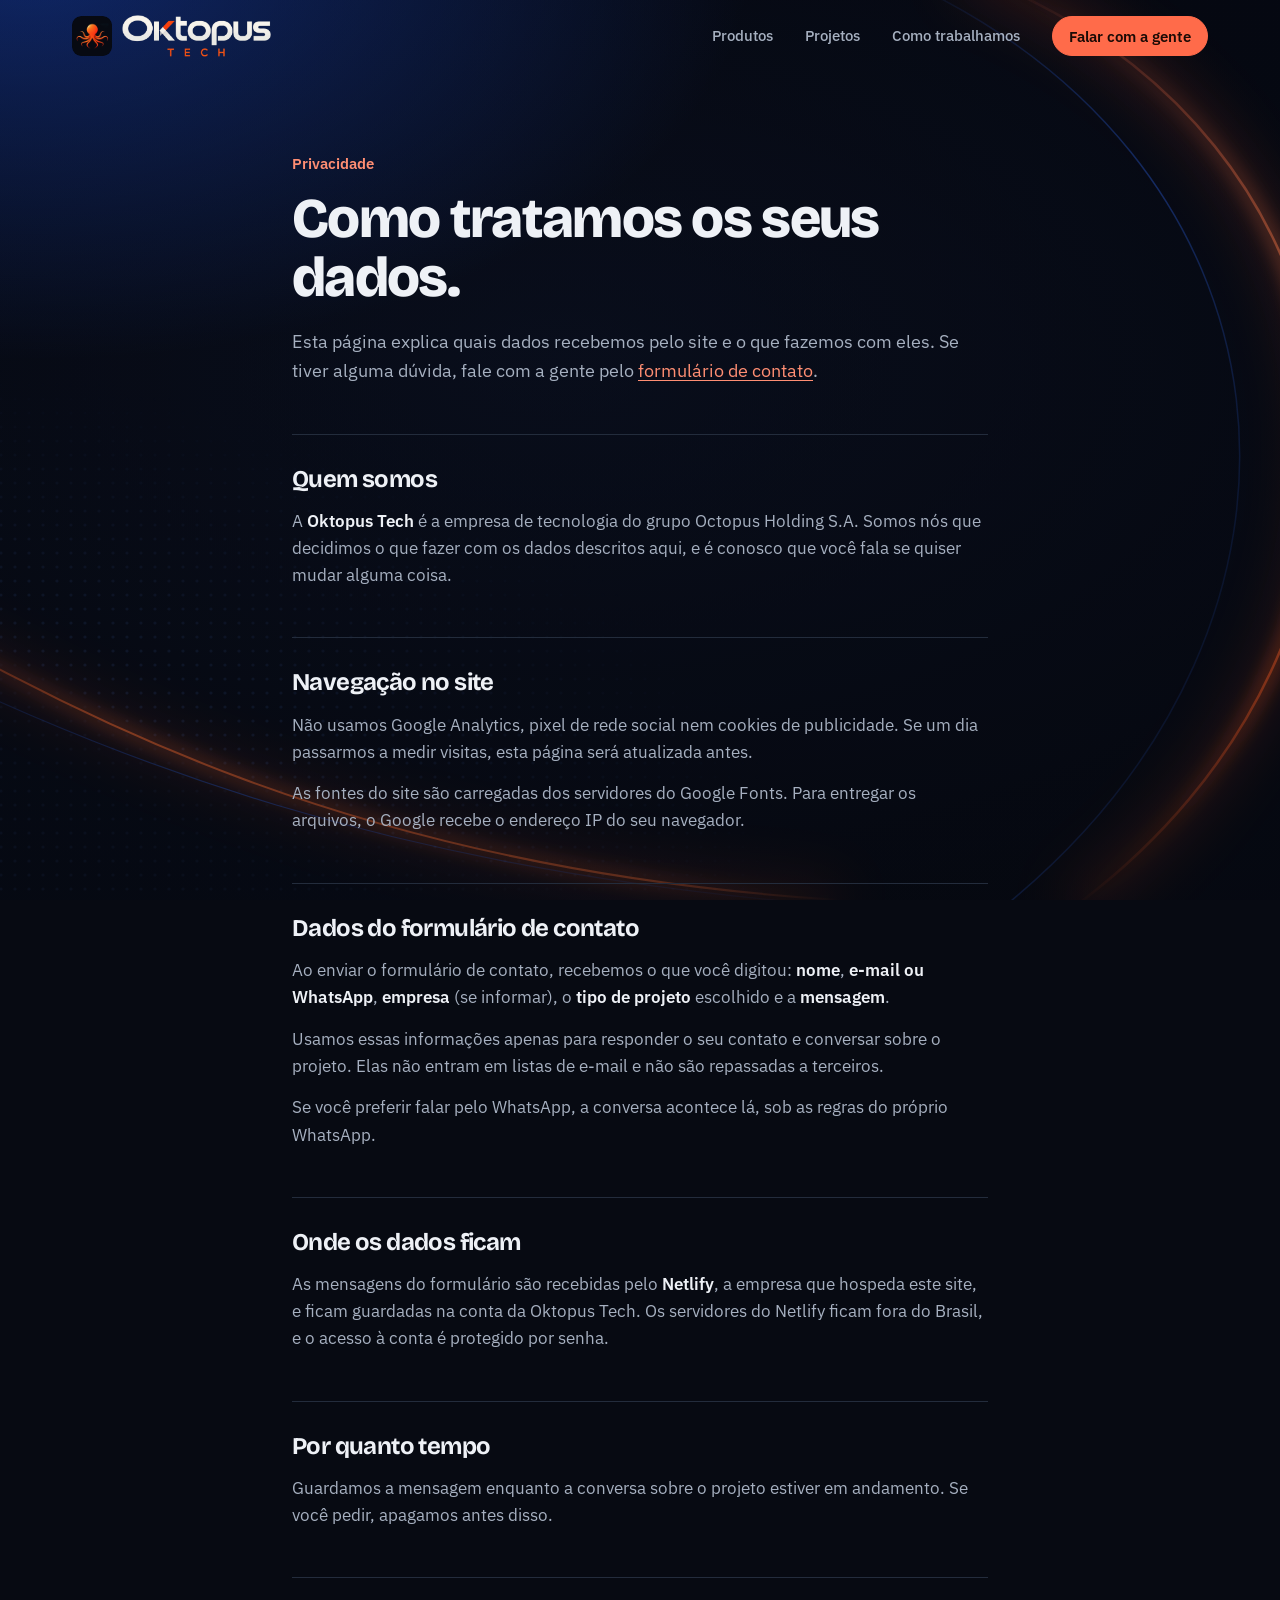
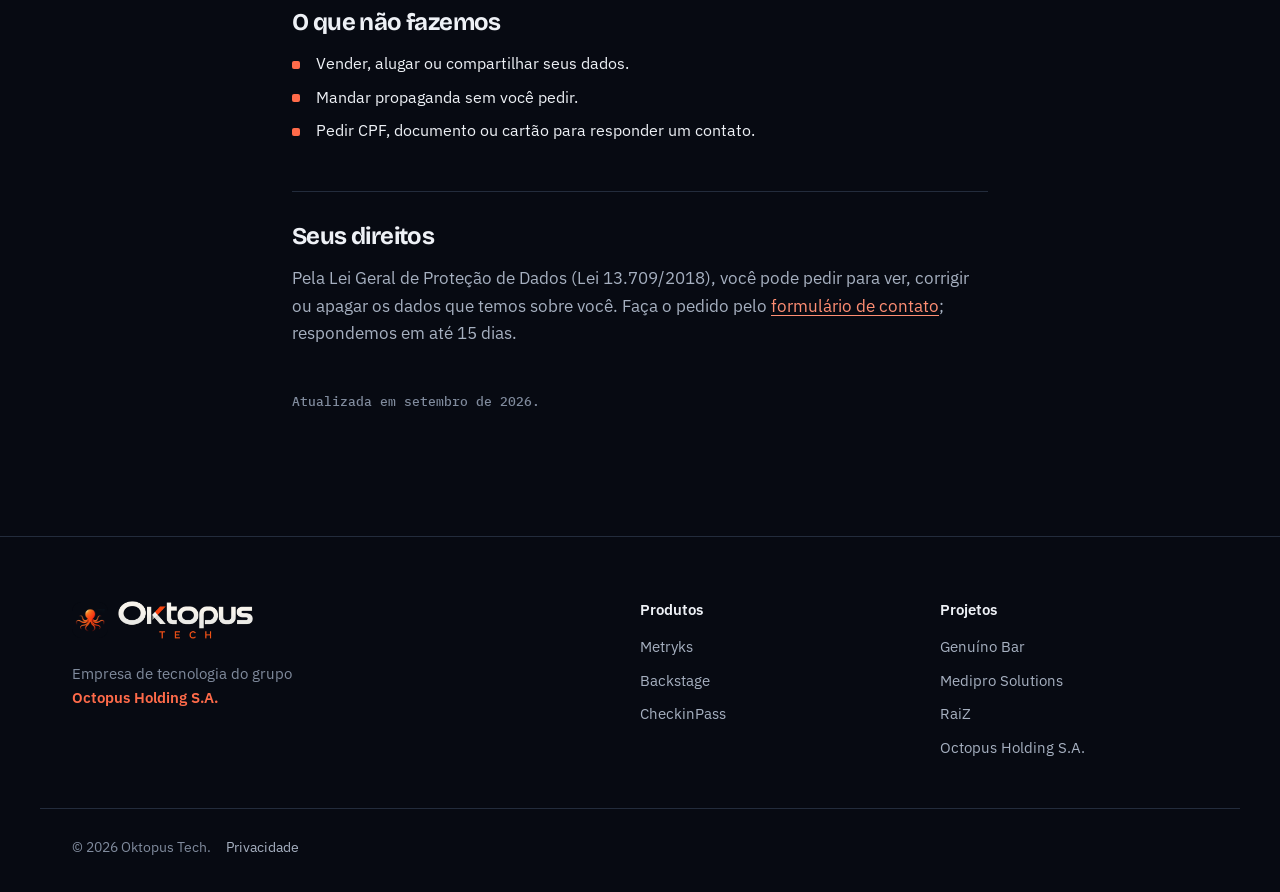
==== privacidade.html @ d2e9bda4 "Nova logo da Oktopus Tech: símbolo do polvo e letreiro no cabeçalho, rodapé e ícones Co-Authored-By:" ====
<!doctype html>
<html lang="pt-BR">
<head>
  <meta charset="utf-8">
  <meta name="viewport" content="width=device-width, initial-scale=1, viewport-fit=cover">
  <title>Privacidade | Oktopus Tech</title>
  <meta name="description" content="Como a Oktopus Tech trata os dados de quem entra em contato pelo site.">
  <meta name="theme-color" content="#070A12">
  <link rel="canonical" href="https://oktopus-tech.netlify.app/privacidade">
  <link rel="icon" href="assets/img/marca-32.png?v=6" sizes="32x32" type="image/png">
  <link rel="icon" href="assets/img/marca-192.png?v=6" sizes="192x192" type="image/png">
  <link rel="apple-touch-icon" href="assets/img/marca-180.png?v=6">

  <link rel="preconnect" href="https://fonts.googleapis.com">
  <link rel="preconnect" href="https://fonts.gstatic.com" crossorigin>
  <link href="https://fonts.googleapis.com/css2?family=Bricolage+Grotesque:opsz,wght@12..96,500;12..96,700;12..96,800&family=IBM+Plex+Mono:wght@400;500&family=IBM+Plex+Sans:wght@400;500;600&display=swap" rel="stylesheet">
  <link rel="stylesheet" href="assets/css/style.css">
</head>
<body>
  <a class="pular" href="#conteudo">Pular para o conteúdo</a>

  <header class="topo" data-topo>
    <div class="wrap topo__linha">
      <a class="logo" href="/" aria-label="Oktopus Tech, início">
        <img src="assets/img/marca-96.png?v=6" width="40" height="40" alt="">
        <img class="logo__letreiro" src="assets/img/logo-letreiro.png?v=6" width="985" height="276" alt="">
      </a>

      <nav class="menu" id="menu" aria-label="Principal">
        <a href="/#produtos">Produtos</a>
        <a href="/#projetos">Projetos</a>
        <a href="/#como-trabalhamos">Como trabalhamos</a>
        <a class="btn btn--pequeno" href="/#contato">Falar com a gente</a>
      </nav>

      <button class="menu-botao" type="button" aria-controls="menu" aria-expanded="false" data-menu-botao>
        <span class="sr">Abrir menu</span>
        <i></i><i></i>
      </button>
    </div>
  </header>

  <main id="conteudo" class="legal">
    <div class="wrap legal__wrap">
      <p class="rotulo">Privacidade</p>
      <h1>Como tratamos os seus dados.</h1>
      <p class="legal__lead">Esta página explica quais dados recebemos pelo site e o que fazemos com eles. Se tiver alguma dúvida, fale com a gente pelo <a href="/#contato">formulário de contato</a>.</p>

      <section>
        <h2>Quem somos</h2>
        <p>A <strong>Oktopus Tech</strong> é a empresa de tecnologia do grupo Octopus Holding S.A. Somos nós que decidimos o que fazer com os dados descritos aqui, e é conosco que você fala se quiser mudar alguma coisa.</p>
      </section>

      <section>
        <h2>Navegação no site</h2>
        <p>Não usamos Google Analytics, pixel de rede social nem cookies de publicidade. Se um dia passarmos a medir visitas, esta página será atualizada antes.</p>
        <p>As fontes do site são carregadas dos servidores do Google Fonts. Para entregar os arquivos, o Google recebe o endereço IP do seu navegador.</p>
      </section>

      <section>
        <h2>Dados do formulário de contato</h2>
        <p>Ao enviar o formulário de contato, recebemos o que você digitou: <strong>nome</strong>, <strong>e-mail ou WhatsApp</strong>, <strong>empresa</strong> (se informar), o <strong>tipo de projeto</strong> escolhido e a <strong>mensagem</strong>.</p>
        <p>Usamos essas informações apenas para responder o seu contato e conversar sobre o projeto. Elas não entram em listas de e-mail e não são repassadas a terceiros.</p>
        <p>Se você preferir falar pelo WhatsApp, a conversa acontece lá, sob as regras do próprio WhatsApp.</p>
      </section>

      <section>
        <h2>Onde os dados ficam</h2>
        <p>As mensagens do formulário são recebidas pelo <strong>Netlify</strong>, a empresa que hospeda este site, e ficam guardadas na conta da Oktopus Tech. Os servidores do Netlify ficam fora do Brasil, e o acesso à conta é protegido por senha.</p>
      </section>

      <section>
        <h2>Por quanto tempo</h2>
        <p>Guardamos a mensagem enquanto a conversa sobre o projeto estiver em andamento. Se você pedir, apagamos antes disso.</p>
      </section>

      <section>
        <h2>O que não fazemos</h2>
        <ul class="lista">
          <li>Vender, alugar ou compartilhar seus dados.</li>
          <li>Mandar propaganda sem você pedir.</li>
          <li>Pedir CPF, documento ou cartão para responder um contato.</li>
        </ul>
      </section>

      <section>
        <h2>Seus direitos</h2>
        <p>Pela Lei Geral de Proteção de Dados (Lei 13.709/2018), você pode pedir para ver, corrigir ou apagar os dados que temos sobre você. Faça o pedido pelo <a href="/#contato">formulário de contato</a>; respondemos em até 15 dias.</p>
      </section>

      <p class="legal__data">Atualizada em setembro de 2026.</p>
    </div>
  </main>

  <footer class="rodape">
    <div class="wrap rodape__grade">
      <div>
        <a class="logo" href="/">
          <img src="assets/img/marca-96.png?v=6" width="36" height="36" alt="">
          <img class="logo__letreiro" src="assets/img/logo-letreiro.png?v=6" width="985" height="276" alt="Oktopus Tech">
        </a>
        <p>Empresa de tecnologia do grupo <span class="destaque">Octopus Holding S.A.</span></p>
      </div>
      <nav aria-label="Produtos">
        <h4>Produtos</h4>
        <a href="/#metryks">Metryks</a>
        <a href="/#backstage">Backstage</a>
        <a href="/#checkinpass">CheckinPass</a>
      </nav>
      <nav aria-label="Projetos">
        <h4>Projetos</h4>
        <a href="/#genuino">Genuíno Bar</a>
        <a href="/#medipro">Medipro Solutions</a>
        <a href="/#raiz">RaiZ</a>
        <a href="/#holding">Octopus Holding S.A.</a>
      </nav>
    </div>
    <div class="wrap rodape__base">
      <small>© <span data-ano>2026</span> Oktopus Tech. <a href="/privacidade">Privacidade</a></small>
    </div>
  </footer>

  <script src="assets/js/main.js" defer></script>
</body>
</html>
---- assets/css/style.css ----
/* ==========================================================================
   Oktopus Tech — folha de estilo única
   --------------------------------------------------------------------------
   Fundo tinta-de-polvo, um único acento coral, o mesmo do polvo. As cores de cada produto
   (azul Metryks, magenta Backstage...) só aparecem dentro do cartão dele:
   a Oktopus apresenta as marcas, não se mistura com elas.
   ========================================================================== */

:root {
  --ink-0: #070A12;      /* fundo */
  --ink-1: #0D121D;      /* superfície: cartão, faixa */
  --ink-2: #151C2A;      /* superfície elevada */
  --line:  #232C3C;
  --line-2:#303B4F;

  --txt:   #EEF1F6;
  --txt-2: #A6B0C0;
  --txt-3: #808B9D;      /* rótulo pequeno — 5,3:1 sobre --ink-0 */

  --coral:      #FF6B4A;
  --coral-lit:  #FF8E73;
  --coral-soft: rgba(255, 107, 74, .12);

  /* marcas dos produtos — só dentro dos cartões */
  --metryks:      #004AFE;
  --metryks-lit:  #4D8BFF;
  --backstage:    #E51A6E;
  --backstage-deep:#3D0E3F;
  --checkinpass:  #22D98A;

  --f-display: "Bricolage Grotesque", "Segoe UI", system-ui, sans-serif;
  --f-text: "IBM Plex Sans", "Segoe UI", system-ui, -apple-system, sans-serif;
  --f-mono: "IBM Plex Mono", ui-monospace, "Cascadia Mono", Consolas, monospace;

  --wrap: 1200px;
  --gutter: clamp(1rem, 4vw, 2rem);
  --secao-y: clamp(4.5rem, 10vw, 8rem);
  --r-sm: 8px;
  --r: 14px;
  --r-lg: 22px;
  --ease: cubic-bezier(.22, .61, .36, 1);
}

*, *::before, *::after { box-sizing: border-box; }

html { scroll-behavior: smooth; scroll-padding-top: 84px; }
@media (prefers-reduced-motion: reduce) { html { scroll-behavior: auto; } }

body {
  margin: 0;
  background: var(--ink-0);
  color: var(--txt);
  font-family: var(--f-text);
  font-size: 1.0625rem;
  line-height: 1.6;
  -webkit-font-smoothing: antialiased;
  text-rendering: optimizeLegibility;
  overflow-x: hidden;
}

img { max-width: 100%; display: block; }
/* hidden precisa vencer qualquer display de classe (ex.: o botão de WhatsApp) */
[hidden] { display: none !important; }
a { color: var(--coral-lit); text-decoration: none; }
a:hover { color: var(--txt); }
:focus-visible { outline: 2px solid var(--coral); outline-offset: 3px; border-radius: 4px; }

h1, h2, h3 { font-family: var(--f-display); line-height: 1.05; letter-spacing: -.025em; margin: 0; font-weight: 700; }
h2 { font-size: clamp(2rem, 4.4vw, 3.25rem); }
h3 { font-size: 1.5rem; }
p { margin: 0; }

.wrap { width: 100%; max-width: var(--wrap); margin-inline: auto; padding-inline: var(--gutter); }
.sr, .escondido { position: absolute; width: 1px; height: 1px; overflow: hidden; clip: rect(0 0 0 0); white-space: nowrap; }

.pular { position: absolute; left: 1rem; top: -4rem; z-index: 100; background: var(--coral); color: var(--ink-0); padding: .6rem 1rem; border-radius: var(--r-sm); font-weight: 600; }
.pular:focus { top: 1rem; color: var(--ink-0); }

.rotulo {
  font-family: var(--f-text);
  font-size: .9375rem;
  font-weight: 600;
  color: var(--coral-lit);
  margin: 0 0 .9rem;
}

/* ---------------------------------------------------------------- botões */
.btn {
  display: inline-flex; align-items: center; justify-content: center; gap: .5rem;
  min-height: 48px; padding: 0 1.4rem;
  background: var(--coral); color: #1A0A05;
  border: 1px solid var(--coral); border-radius: 999px;
  font: 600 1rem/1 var(--f-text);
  cursor: pointer;
  transition: background .2s var(--ease), transform .2s var(--ease), box-shadow .2s var(--ease);
}
.btn:hover { background: var(--coral-lit); color: #1A0A05; transform: translateY(-1px); box-shadow: 0 8px 28px rgba(255, 107, 74, .28); }
.btn--fantasma { background: transparent; color: var(--txt); border-color: var(--line-2); }
.btn--fantasma:hover { background: var(--ink-2); color: var(--txt); box-shadow: none; }
.btn--pequeno { min-height: 40px; padding: 0 1rem; font-size: .9375rem; }

.link-seta { display: inline-flex; align-items: center; gap: .5rem; font-weight: 600; color: var(--txt); border-bottom: 1px solid var(--line-2); padding-bottom: .2rem; transition: gap .2s var(--ease), border-color .2s; }
.link-seta::after { content: "→"; color: var(--coral); }
.link-seta:hover { gap: .8rem; border-color: var(--coral); color: var(--txt); }

/* ------------------------------------------------------------------ topo */
.topo {
  position: fixed; inset: 0 0 auto; z-index: 50;
  padding-top: env(safe-area-inset-top, 0px);
  transition: background .3s var(--ease), border-color .3s;
  border-bottom: 1px solid transparent;
}
.topo.rolou { background: rgba(7, 10, 18, .82); backdrop-filter: blur(14px); -webkit-backdrop-filter: blur(14px); border-color: var(--line); }
.topo__linha { display: flex; align-items: center; justify-content: space-between; height: 72px; }

.logo { display: inline-flex; align-items: center; gap: .6rem; color: var(--txt); font-family: var(--f-display); font-weight: 700; font-size: 1.25rem; letter-spacing: -.02em; }
.logo img { border-radius: 9px; }
/* letreiro "Oktopus TECH" recortado da logo oficial, fundo transparente */
.logo img.logo__letreiro { width: auto; height: 42px; border-radius: 0; }
.rodape .logo img.logo__letreiro { height: 38px; }
.logo:hover { color: var(--txt); }

.menu { display: flex; align-items: center; gap: 2rem; }
.menu a:not(.btn) { color: var(--txt-2); font-size: .9375rem; font-weight: 500; }
.menu a:not(.btn):hover { color: var(--txt); }

.menu-botao { display: none; }

@media (max-width: 820px) {
  .menu-botao {
    display: grid; place-content: center; gap: 6px;
    width: 44px; height: 44px; background: none; border: 1px solid var(--line-2); border-radius: 12px; cursor: pointer;
  }
  .menu-botao i { display: block; width: 18px; height: 2px; background: var(--txt); border-radius: 2px; transition: transform .25s var(--ease); }
  .menu-botao[aria-expanded="true"] i:first-of-type { transform: translateY(4px) rotate(45deg); }
  .menu-botao[aria-expanded="true"] i:last-of-type { transform: translateY(-4px) rotate(-45deg); }

  .menu {
    position: fixed; inset: calc(72px + env(safe-area-inset-top, 0px)) 0 auto;
    flex-direction: column; align-items: stretch; gap: 0;
    padding: .5rem var(--gutter) 1.5rem;
    background: rgba(7, 10, 18, .97); border-bottom: 1px solid var(--line);
    transform: translateY(-8px); opacity: 0; visibility: hidden;
    transition: opacity .2s, transform .2s var(--ease), visibility .2s;
  }
  .menu.aberto { transform: none; opacity: 1; visibility: visible; }
  .menu a:not(.btn) { padding: 1rem 0; border-bottom: 1px solid var(--line); font-size: 1.0625rem; }
  .menu .btn { margin-top: 1.25rem; min-height: 48px; }
  .topo:has(.menu.aberto) { background: rgba(7, 10, 18, .97); }
}

/* ------------------------------------------------------------------ hero */
.hero {
  position: relative;
  padding: calc(72px + env(safe-area-inset-top, 0px) + clamp(3rem, 8vw, 6rem)) 0 var(--secao-y);
  overflow: hidden;
}
.hero__grade { position: relative; display: grid; grid-template-columns: 1.05fr 1fr; gap: clamp(2rem, 5vw, 4rem); align-items: center; }

.hero h1 { font-size: clamp(2.6rem, 6.2vw, 4.9rem); font-weight: 800; letter-spacing: -.035em; }
.hero h1 em { font-style: normal; color: var(--coral); }
.hero__lead { margin-top: 1.5rem; max-width: 34rem; font-size: clamp(1.0625rem, 1.6vw, 1.25rem); color: var(--txt-2); }
.hero__acoes { display: flex; flex-wrap: wrap; gap: .75rem; margin-top: 2.25rem; }

.numeros { display: grid; grid-template-columns: repeat(2, minmax(0, 13rem)); gap: 1rem; margin: 3rem 0 0; }
.numeros div { display: grid; justify-items: center; gap: .5rem; padding: 1.4rem 1rem 1.25rem; text-align: center; background: var(--ink-1); border: 1px solid var(--line); border-radius: var(--r); }
.numeros dt { font-family: var(--f-display); font-size: clamp(3rem, 5vw, 3.75rem); font-weight: 800; line-height: .9; letter-spacing: -.03em; color: var(--coral); }
.numeros dd { margin: 0; font-size: .9375rem; font-weight: 500; line-height: 1.3; color: var(--txt-2); }

/* diagrama do polvo */
.polvo { margin: 0; }
.polvo svg { width: 100%; height: auto; overflow: visible; }

.bracos path { fill: none; stroke: var(--line-2); stroke-width: 2; stroke-linecap: round; transition: stroke .3s; }
.bracos path.ativo { stroke: var(--coral); }
.bracos .braco--voce { stroke-dasharray: 2 8; stroke: var(--txt-3); }
.bracos .fluxo-braco { stroke: var(--coral); stroke-width: 2; stroke-dasharray: 3 22; opacity: .9; animation: fluir 2.4s linear infinite; }
@keyframes fluir { to { stroke-dashoffset: -50; } }

.brilho { animation: pulsar 5s ease-in-out infinite; }
@keyframes pulsar { 50% { opacity: .6; } }

.no rect { fill: var(--ink-1); stroke: var(--line-2); stroke-width: 1.5; transition: fill .25s, stroke .25s; }
.no text { fill: var(--txt); font-family: var(--f-mono); font-size: 15px; text-anchor: middle; transition: fill .25s; }
.nos a:hover .no rect, .nos a:focus .no rect, .no.ativo rect { fill: var(--coral-soft); stroke: var(--coral); }
.no image { pointer-events: none; }
/* RaiZ e Oktopus Holding: as mesmas marcas do site da Oktopus Holding (a da RaiZ ainda é provisória, em texto). */
.no text.marca-raiz { font: 600 30px/1 "Source Serif 4", Georgia, serif; fill: #F5F4FF; }
.no text.marca-raiz tspan { font-weight: 500; font-style: italic; fill: #A8D08D; }
.no text.marca-raiz__sub { font: 500 9px/1 var(--f-text); letter-spacing: .42em; text-transform: uppercase; fill: #A8D08D; }
.no text.marca-holding { font: 600 20px/1 "Public Sans", var(--f-text); letter-spacing: .01em; text-anchor: start; fill: #fff; }
.no text.marca-holding .marca-holding__nome { font-weight: 400; fill: #B9AEFF; }
.no--voce rect { fill: transparent; stroke-dasharray: 4 5; stroke: var(--txt-3); }
.no--voce text { fill: var(--coral-lit); font-size: 16px; }

@media (prefers-reduced-motion: reduce) {
  .bracos .fluxo-braco, .brilho { animation: none; }
}

@media (max-width: 960px) {
  .hero__grade { grid-template-columns: 1fr; }
  .polvo { max-width: 560px; width: 100%; margin-inline: auto; }
}

/* ---------------------------------------------------------------- seções */
.secao { padding: var(--secao-y) 0; }
.secao--faixa { background: rgba(13, 18, 29, .72); border-block: 1px solid var(--line); }
.secao__cabeca { max-width: 44rem; margin-bottom: clamp(2.5rem, 6vw, 4.5rem); }
.secao__cabeca > p:last-child:not(.rotulo) { margin-top: 1.25rem; color: var(--txt-2); font-size: 1.125rem; }

/* -------------------------------------------------------------- produtos */
.produtos { display: grid; gap: clamp(1.5rem, 4vw, 2.5rem); }

.produto {
  display: grid; grid-template-columns: 1.1fr 1fr; align-items: stretch;
  background: var(--ink-1); border: 1px solid var(--line); border-radius: var(--r-lg);
  overflow: hidden;
  --marca: var(--coral);
}
.produto--invertido .produto__visual { order: 2; }

.produto__visual {
  position: relative; display: grid; place-items: center;
  padding: clamp(1.5rem, 4vw, 3rem);
  min-height: 380px;
  background: #000;
}
.produto__texto { padding: clamp(1.75rem, 4vw, 3.25rem); display: flex; flex-direction: column; align-items: flex-start; gap: 1rem; }
.produto__texto h3 { font-size: clamp(2rem, 3.6vw, 2.75rem); }
/* logotipo oficial no lugar do nome — arquivo do kit de marca, sem retoque */
.produto__logo img { height: clamp(32px, 3.4vw, 42px); width: auto; }
/* o do Metryks traz o descritor embaixo: um pouco mais alto, e nunca abaixo
   dos 160 px de largura que o Brand Book pede para a versão com descritor */
.produto__logo--metryks img { height: clamp(44px, 4vw, 52px); }
/* CheckinPass: nome recortado da arte oficial, fundo tirado */
.produto__logo--checkinpass img { height: clamp(28px, 2.8vw, 36px); }
.produto__texto > p:not([class]) { color: var(--txt-2); }
.produto__texto strong { color: var(--txt); font-weight: 600; }
.produto__setor { font-size: .9375rem; font-weight: 600; color: var(--marca-lit, var(--coral-lit)); }
.produto .link-seta { margin-top: auto; padding-top: .5rem; }
.produto__acoes { display: flex; flex-wrap: wrap; align-items: center; gap: 1rem 1.5rem; margin-top: auto; padding-top: .5rem; }
.produto__acoes .link-seta { margin-top: 0; padding-top: 0; }
.produto__acoes .btn { background: var(--marca-lit, var(--coral)); border-color: var(--marca-lit, var(--coral)); color: #05070E; }
.produto__acoes .btn:hover { filter: brightness(1.1); box-shadow: none; }
.produto .link-seta::after { color: var(--marca-lit); }
.produto .link-seta:hover { border-color: var(--marca-lit); }

.lista { list-style: none; margin: .25rem 0 .75rem; padding: 0; display: grid; gap: .55rem; width: 100%; }
.lista li { position: relative; padding-left: 1.5rem; font-size: .96875rem; color: var(--txt); }
.lista li::before { content: ""; position: absolute; left: 0; top: .62em; width: 8px; height: 8px; border-radius: 2px; background: var(--marca-lit, var(--coral)); }

.produto--metryks   { --marca-lit: var(--metryks-lit); }
.produto--backstage { --marca-lit: #F20A76; } /* o magenta do STAGE no logotipo */
.produto--checkinpass { --marca-lit: var(--checkinpass); }

.produto--metryks .produto__visual { background: #000; }
/* imagem que ocupa o quadro inteiro do cartão, como a foto do Backstage */
.produto__visual:has(.foto-produto) { padding: 0; }
.foto-produto { position: absolute; inset: 0; width: 100%; height: 100%; object-fit: cover; }
/* CheckinPass: a arte vai inteira, sem corte; as faixas que sobram usam as
   cores das bordas da própria imagem para emendar. */
.produto--checkinpass .produto__visual { background: linear-gradient(#080C1A, #01030B); }
.produto--checkinpass .foto-produto { object-fit: contain; }

/* janela genérica de "tela" */
.tela { width: 100%; max-width: 440px; border-radius: 14px; border: 1px solid rgba(255,255,255,.1); overflow: hidden; box-shadow: 0 30px 60px rgba(0,0,0,.5); }
.tela__barra { display: flex; align-items: center; gap: 6px; padding: .6rem .85rem; border-bottom: 1px solid rgba(255,255,255,.08); }
.tela__barra span { width: 8px; height: 8px; border-radius: 50%; background: rgba(255,255,255,.18); }
.tela__barra b { margin-left: .5rem; font: 500 .6875rem/1 var(--f-mono); letter-spacing: .08em; color: rgba(255,255,255,.55); text-transform: uppercase; }

/* Backstage */
.produto--backstage .produto__visual { padding: 0; }
.palco { position: relative; width: 100%; height: 100%; min-height: 380px; display: grid; place-items: center; padding: clamp(1.5rem, 4vw, 3rem); }
.palco img { position: absolute; inset: 0; width: 100%; height: 100%; object-fit: cover; object-position: 80% 50%; }
.tela--backstage { position: relative; background: rgba(20, 8, 24, .78); backdrop-filter: blur(10px); -webkit-backdrop-filter: blur(10px); border-color: rgba(229, 26, 110, .3); max-width: 360px; }
.fluxo { list-style: none; margin: 0; padding: 14px 16px 16px; display: grid; gap: 4px; }
.fluxo li { position: relative; display: grid; padding: 8px 0 8px 28px; }
.fluxo li::before { content: ""; position: absolute; left: 4px; top: 13px; width: 12px; height: 12px; border-radius: 50%; border: 2px solid rgba(255,255,255,.25); background: transparent; }
.fluxo li:not(:last-child)::after { content: ""; position: absolute; left: 9px; top: 27px; bottom: -9px; width: 2px; background: rgba(255,255,255,.12); }
.fluxo li.feito::before { background: #7C3AED; border-color: #7C3AED; }
.fluxo li.agora::before { background: var(--backstage); border-color: var(--backstage); box-shadow: 0 0 0 5px rgba(229, 26, 110, .25); }
.fluxo b { font: 600 .9375rem/1.2 var(--f-text); color: #fff; }
.fluxo small { font: .75rem/1.4 var(--f-mono); color: rgba(255,255,255,.55); }
.fluxo li.agora small { color: #FF7FB0; }

@media (max-width: 900px) {
  .produto { grid-template-columns: 1fr; }
  .produto--invertido .produto__visual { order: 0; }
  .produto__visual, .palco { min-height: 300px; }
  .produto--checkinpass .produto__visual { min-height: 0; aspect-ratio: 3 / 2; }
  .produto--metryks .produto__visual { min-height: 0; aspect-ratio: 1; }
}

/* -------------------------------------------------------------- projetos */
.projetos { display: grid; grid-template-columns: repeat(3, 1fr); gap: clamp(1rem, 2.5vw, 1.5rem); }

.projeto { display: flex; flex-direction: column; background: var(--ink-0); border: 1px solid var(--line); border-radius: var(--r-lg); overflow: hidden; transition: border-color .25s, transform .25s var(--ease); }
.projeto:hover { border-color: var(--line-2); transform: translateY(-3px); }
.projeto__texto { padding: 1.5rem 1.6rem 1.75rem; display: flex; flex-direction: column; align-items: flex-start; gap: .75rem; flex: 1; }
.projeto__texto p { color: var(--txt-2); font-size: .96875rem; }
.projeto__texto .link-seta { margin-top: auto; padding-top: .35rem; }

.projeto--destaque { grid-column: 1 / -1; display: grid; grid-template-columns: 1.15fr 1fr; }
.projeto--destaque .projeto__foto { position: relative; min-height: 320px; }
.projeto--destaque .projeto__foto img { position: absolute; inset: 0; width: 100%; height: 100%; object-fit: cover; }
/* logo da casa (só os traços brancos) no centro da foto, com a foto levemente escurecida */
.projeto--destaque .projeto__foto { overflow: hidden; }
/* foto desfocada (a escala esconde a borda clara que o blur cria) */
.projeto--destaque .projeto__foto img:not(.projeto__logo) { filter: blur(.4px) saturate(1.1); transform: scale(1.01); }
.projeto--destaque .projeto__foto::after {
  content: ""; position: absolute; inset: 0;
  background:
    radial-gradient(ellipse at center, rgba(7, 10, 18, .25) 0%, rgba(7, 10, 18, .6) 75%),
    linear-gradient(180deg, rgba(7, 10, 18, .1) 0%, rgba(7, 10, 18, .55) 100%);
}
.projeto--destaque .projeto__foto img.projeto__logo { inset: 50% auto auto 50%; z-index: 1; width: clamp(120px, 30%, 210px); height: auto; object-fit: contain; transform: translate(-50%, -50%); }
.projeto--destaque .projeto__texto { padding: clamp(1.75rem, 4vw, 3rem); justify-content: center; }
.projeto--destaque h3 { font-size: clamp(1.75rem, 3vw, 2.25rem); }
.projeto--destaque .projeto__texto .link-seta { margin-top: .5rem; }

.tags { list-style: none; margin: 0; padding: 0; display: flex; flex-wrap: wrap; gap: .4rem; }
.tags li { font: 500 .8125rem/1 var(--f-text); padding: .4rem .65rem; border-radius: 6px; background: var(--ink-2); color: var(--txt-2); }

.janela { margin: 1rem 1rem 0; border-radius: 12px 12px 0 0; border: 1px solid var(--line); border-bottom: 0; overflow: hidden; aspect-ratio: 16 / 9; display: flex; flex-direction: column; }
.janela__barra { display: flex; gap: 5px; padding: .55rem .7rem; background: rgba(255,255,255,.04); border-bottom: 1px solid rgba(255,255,255,.06); }
.janela__barra span { width: 7px; height: 7px; border-radius: 50%; background: rgba(255,255,255,.2); }
.janela__conteudo { flex: 1; display: flex; flex-direction: column; justify-content: flex-end; padding: 1.1rem 1.25rem; }
.janela__conteudo b { font: 700 clamp(1.6rem, 3vw, 2.1rem)/1 var(--f-display); letter-spacing: -.03em; color: #fff; }
.janela__conteudo small { margin-top: .35rem; font: 500 .875rem/1 var(--f-text); color: rgba(255,255,255,.7); }

.janela--medipro { background: linear-gradient(150deg, #0B2A3C 0%, #0E4B5C 60%, #1B7F86 130%); }
.janela--raiz    { background: radial-gradient(circle at 85% 20%, #C8822E 0, transparent 45%), linear-gradient(160deg, #2A1B10, #4A2E17); }
.janela--holding { background: linear-gradient(160deg, #10141F, #1C2233); }
.janela--holding b { font-family: var(--f-display); font-weight: 500; letter-spacing: .02em; }
.janela--holding .janela__conteudo::before { content: ""; width: 36px; height: 2px; margin-bottom: .9rem; background: var(--coral); }

@media (max-width: 960px) {
  .projetos { grid-template-columns: 1fr 1fr; }
  .projeto--destaque { grid-template-columns: 1fr; }
  .projeto--destaque .projeto__foto { min-height: 0; aspect-ratio: 2 / 1; }
}
@media (max-width: 640px) {
  .projetos { grid-template-columns: 1fr; }
}

/* ------------------------------------------------------ como trabalhamos */
.etapas { list-style: none; margin: 0; padding: 0; display: grid; grid-template-columns: repeat(4, 1fr); gap: 0; border-top: 1px solid var(--line); }
.etapas li { padding: 2rem clamp(1rem, 2vw, 1.75rem) 2rem 0; position: relative; }
.etapas li + li { padding-left: clamp(1rem, 2vw, 1.75rem); border-left: 1px solid var(--line); }
.etapa__n { display: inline-grid; place-items: center; width: 32px; height: 32px; border-radius: 50%; background: var(--coral-soft); color: var(--coral-lit); font: 700 .9375rem/1 var(--f-text); }
.etapas h3 { margin: 1rem 0 .75rem; font-size: 1.375rem; }
.etapas p { color: var(--txt-2); font-size: .96875rem; }

@media (max-width: 960px) {
  .etapas { grid-template-columns: 1fr 1fr; }
  .etapas li:nth-child(3) { padding-left: 0; border-left: 0; }
  .etapas li:nth-child(n+3) { border-top: 1px solid var(--line); }
}
@media (max-width: 560px) {
  .etapas { grid-template-columns: 1fr; }
  .etapas li, .etapas li + li { padding: 1.75rem 0; border-left: 0; }
  .etapas li + li { border-top: 1px solid var(--line); }
}

.capacidades { margin-top: clamp(3.5rem, 8vw, 5.5rem); padding: clamp(1.75rem, 4vw, 2.75rem); border: 1px solid var(--line); border-radius: var(--r-lg); background: linear-gradient(180deg, var(--ink-1), var(--ink-0)); }
.capacidades h3.rotulo { font-size: 1.125rem; color: var(--txt); margin-bottom: 1.5rem; }
.capacidades ul { list-style: none; margin: 0; padding: 0; display: grid; grid-template-columns: repeat(3, 1fr); gap: 1.75rem 2rem; }
.capacidades li { display: grid; gap: .3rem; align-content: start; }
.capacidades b { font-family: var(--f-display); font-size: 1.1875rem; font-weight: 700; letter-spacing: -.015em; }
.capacidades span { color: var(--txt-2); font-size: .9375rem; }
@media (max-width: 860px) { .capacidades ul { grid-template-columns: 1fr 1fr; } }
@media (max-width: 520px) { .capacidades ul { grid-template-columns: 1fr; } }

/* --------------------------------------------------------------- contato */
.contato { position: relative; overflow: hidden; background: rgba(13, 18, 29, .72); border-top: 1px solid var(--line); }
.contato__grade { position: relative; display: grid; grid-template-columns: .9fr 1.1fr; gap: clamp(2.5rem, 6vw, 5rem); align-items: start; }
.contato__texto p:last-child { margin-top: 1.25rem; color: var(--txt-2); font-size: 1.125rem; max-width: 30rem; }

.formulario { display: grid; grid-template-columns: 1fr 1fr; gap: 1.1rem; padding: clamp(1.5rem, 4vw, 2.25rem); background: var(--ink-0); border: 1px solid var(--line); border-radius: var(--r-lg); }
.campo { display: grid; gap: .45rem; min-width: 0; margin: 0; padding: 0; border: 0; }
.campo--largo { grid-column: 1 / -1; }
.campo label, .campo legend { font-size: .875rem; font-weight: 500; color: var(--txt-2); padding: 0; }
.campo legend { margin-bottom: .45rem; }
.campo input, .campo textarea {
  width: 100%; min-height: 48px; padding: .75rem .9rem;
  background: var(--ink-1); color: var(--txt);
  border: 1px solid var(--line-2); border-radius: var(--r-sm);
  font: 400 1rem/1.4 var(--f-text);
  transition: border-color .2s, box-shadow .2s;
}
.campo textarea { resize: vertical; min-height: 120px; }
.campo input:focus, .campo textarea:focus { outline: none; border-color: var(--coral); box-shadow: 0 0 0 3px var(--coral-soft); }

.opcoes { display: flex; flex-wrap: wrap; gap: .5rem; }
.opcoes label { position: relative; cursor: pointer; }
.opcoes input { position: absolute; opacity: 0; inset: 0; margin: 0; cursor: pointer; }
.opcoes span { display: inline-flex; align-items: center; min-height: 40px; padding: 0 .95rem; border: 1px solid var(--line-2); border-radius: 999px; font-size: .9375rem; color: var(--txt-2); transition: all .2s; }
.opcoes input:checked + span { background: var(--coral-soft); border-color: var(--coral); color: var(--txt); }
.opcoes input:focus-visible + span { outline: 2px solid var(--coral); outline-offset: 2px; }
.opcoes label:hover span { border-color: var(--txt-3); }

.formulario__rodape { display: flex; flex-wrap: wrap; align-items: center; gap: 1rem; margin-top: .25rem; }
.formulario__aviso { font-size: .9375rem; color: var(--txt-2); }
.formulario__aviso.ok { color: #3DDC97; }
.formulario__aviso.erro { color: var(--coral-lit); }
.formulario__nota { font-size: .875rem; color: var(--txt-3); }
.formulario__nota a { color: var(--txt-2); text-decoration: underline; text-underline-offset: 2px; }
.formulario__nota a:hover { color: var(--txt); }

@media (max-width: 860px) {
  .contato__grade { grid-template-columns: 1fr; }
}
@media (max-width: 520px) {
  .formulario { grid-template-columns: 1fr; }
  .formulario .btn { width: 100%; }
}

/* ---------------------------------------------------------------- rodapé */
.rodape { padding: 4rem 0 calc(2rem + env(safe-area-inset-bottom, 0px)); border-top: 1px solid var(--line); }
.rodape__grade { display: grid; grid-template-columns: 2fr 1fr 1fr; gap: 2rem; }
.rodape__grade p { margin-top: 1rem; color: var(--txt-3); font-size: .9375rem; max-width: 22rem; }
.rodape__grade .destaque { color: var(--coral); font-weight: 600; white-space: nowrap; }
.rodape nav { display: grid; align-content: start; gap: .6rem; }
.rodape h4 { margin: 0 0 .4rem; font: 600 .9375rem/1.2 var(--f-text); color: var(--txt); }
.rodape nav a { color: var(--txt-2); font-size: .9375rem; }
.rodape nav a:hover { color: var(--txt); }
.rodape__base { margin-top: 3rem; padding-top: 1.5rem; border-top: 1px solid var(--line); color: var(--txt-3); }
.rodape__base a { color: var(--txt-2); margin-left: .75rem; }
.rodape__base a:hover { color: var(--txt); }

/* --------------------------------------------------- WhatsApp flutuante */
.whats-flutuante {
  position: fixed; z-index: 40;
  right: calc(1rem + env(safe-area-inset-right, 0px)); bottom: calc(1rem + env(safe-area-inset-bottom, 0px));
  display: inline-flex; align-items: center; gap: .5rem;
  min-height: 52px; padding: 0 1.1rem 0 .85rem; border-radius: 999px;
  background: #25D366; color: #06200F; font-weight: 600;
  box-shadow: 0 10px 30px rgba(0, 0, 0, .45);
  transition: transform .2s var(--ease);
}
.whats-flutuante:hover { color: #06200F; transform: translateY(-2px); }
@media (max-width: 520px) { .whats-flutuante span { display: none; } .whats-flutuante { padding: 0; width: 56px; justify-content: center; } }

/* ------------------------------------------------------ página legal */
.legal { padding: calc(72px + env(safe-area-inset-top, 0px) + clamp(3rem, 7vw, 5rem)) 0 var(--secao-y); }
.legal__wrap { max-width: 760px; }
.legal h1 { font-size: clamp(2.25rem, 5vw, 3.5rem); font-weight: 800; letter-spacing: -.03em; }
.legal__lead { margin-top: 1.25rem; font-size: 1.125rem; color: var(--txt-2); }
.legal section { margin-top: 3rem; padding-top: 2rem; border-top: 1px solid var(--line); }
.legal h2 { font-size: 1.5rem; margin-bottom: 1rem; }
.legal section p { color: var(--txt-2); }
.legal section p + p { margin-top: .9rem; }
.legal strong { color: var(--txt); font-weight: 600; }
.legal a:not(.btn):not(.logo) { text-decoration: underline; text-underline-offset: 3px; }
.legal__data { margin-top: 3rem; font: 500 .8125rem/1 var(--f-mono); color: var(--txt-3); }
@media (max-width: 640px) { .rodape__grade { grid-template-columns: 1fr 1fr; } .rodape__grade > div { grid-column: 1 / -1; } }

/* -------------------------------------------------- entrada ao rolar */
.revelar { opacity: 0; transform: translateY(18px); transition: opacity .7s var(--ease), transform .7s var(--ease); }
.revelar.visivel { opacity: 1; transform: none; }
@media (prefers-reduced-motion: reduce) {
  .revelar { opacity: 1; transform: none; transition: none; }
}

/* ------------------------------------------------------------ fundo do site
   Uma arte só (arcos coral e azul sobre tinta, em SVG), fixa atrás de todas as
   seções. Fica num ::before fixo porque background-attachment: fixed
   não funciona no Safari do iPhone. O véu escuro garante a leitura; se a
   imagem não carregar, fica a cor de fundo de sempre. */
body::before {
  content: ""; position: fixed; inset: 0; z-index: -1; pointer-events: none;
  background:
    linear-gradient(180deg, rgba(7, 10, 18, .35) 0%, rgba(7, 10, 18, .55) 100%),
    url("../img/fundo.svg") center / cover no-repeat;
}
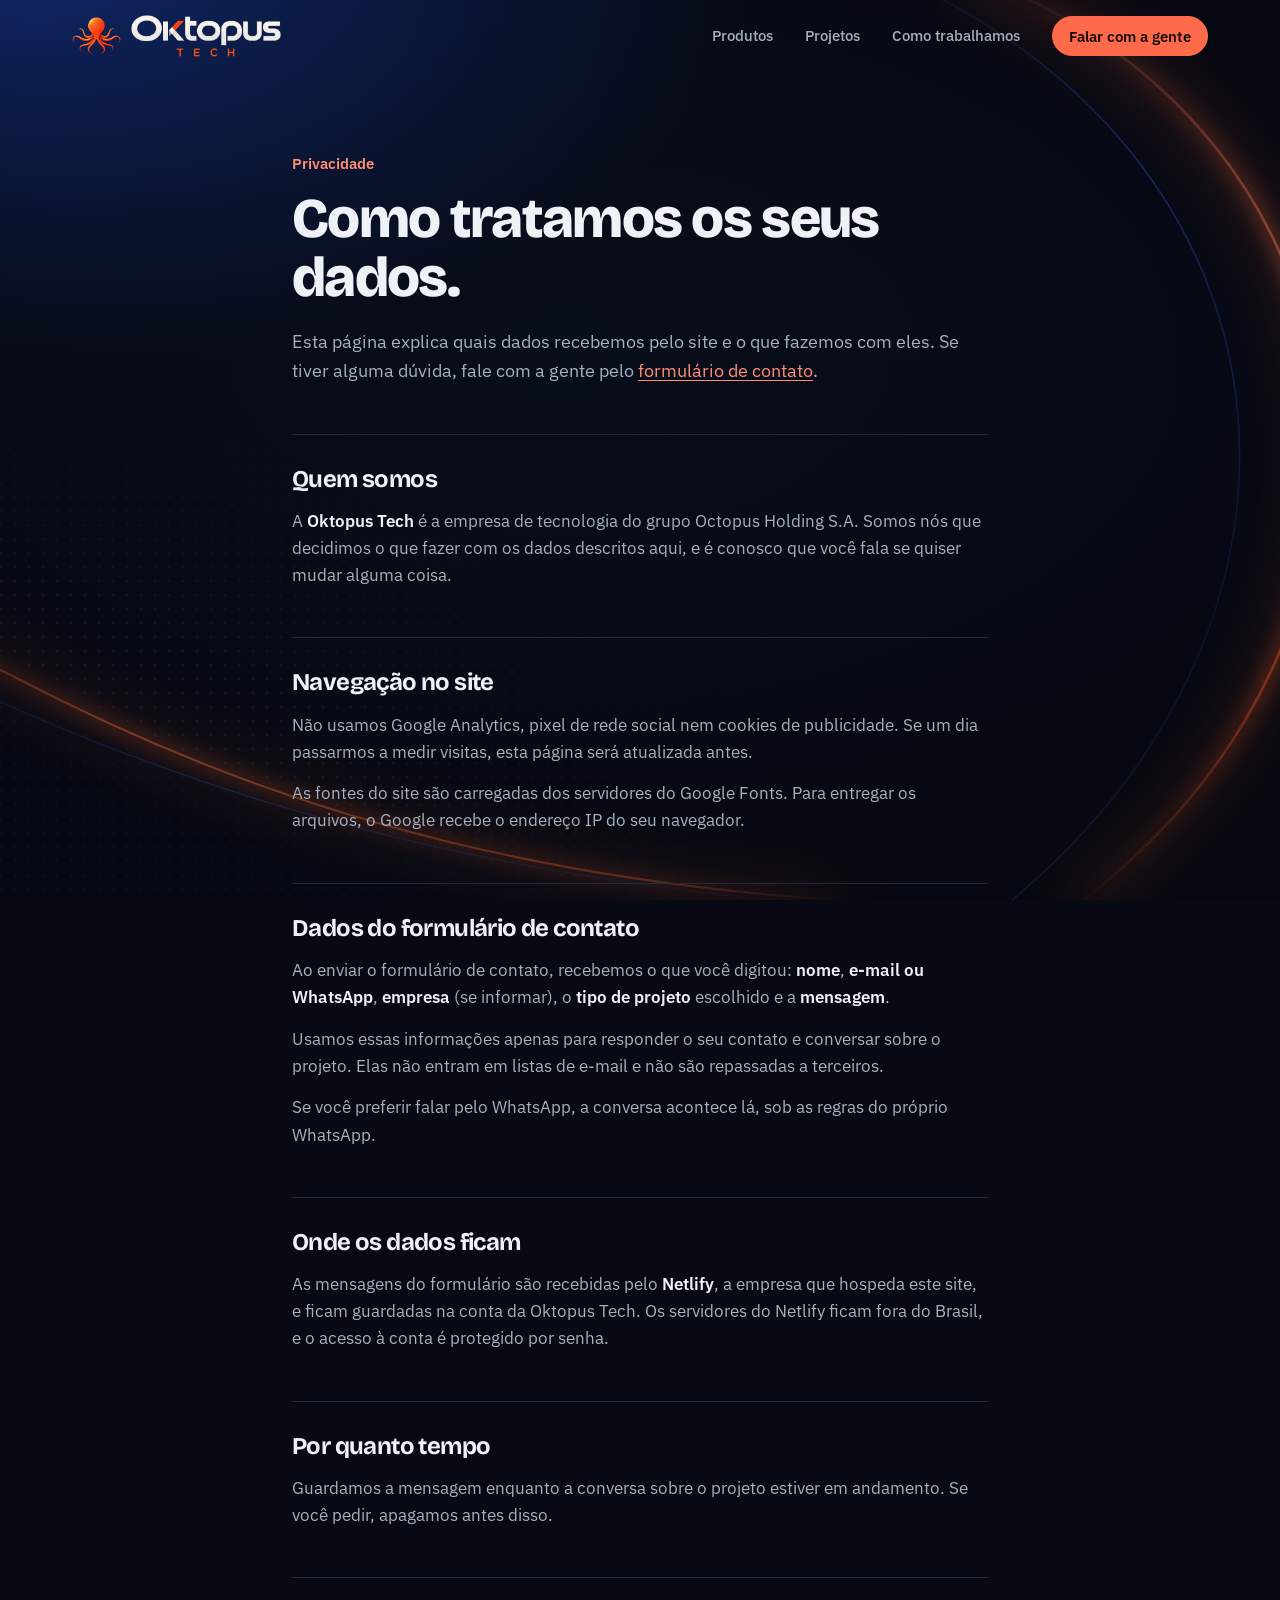
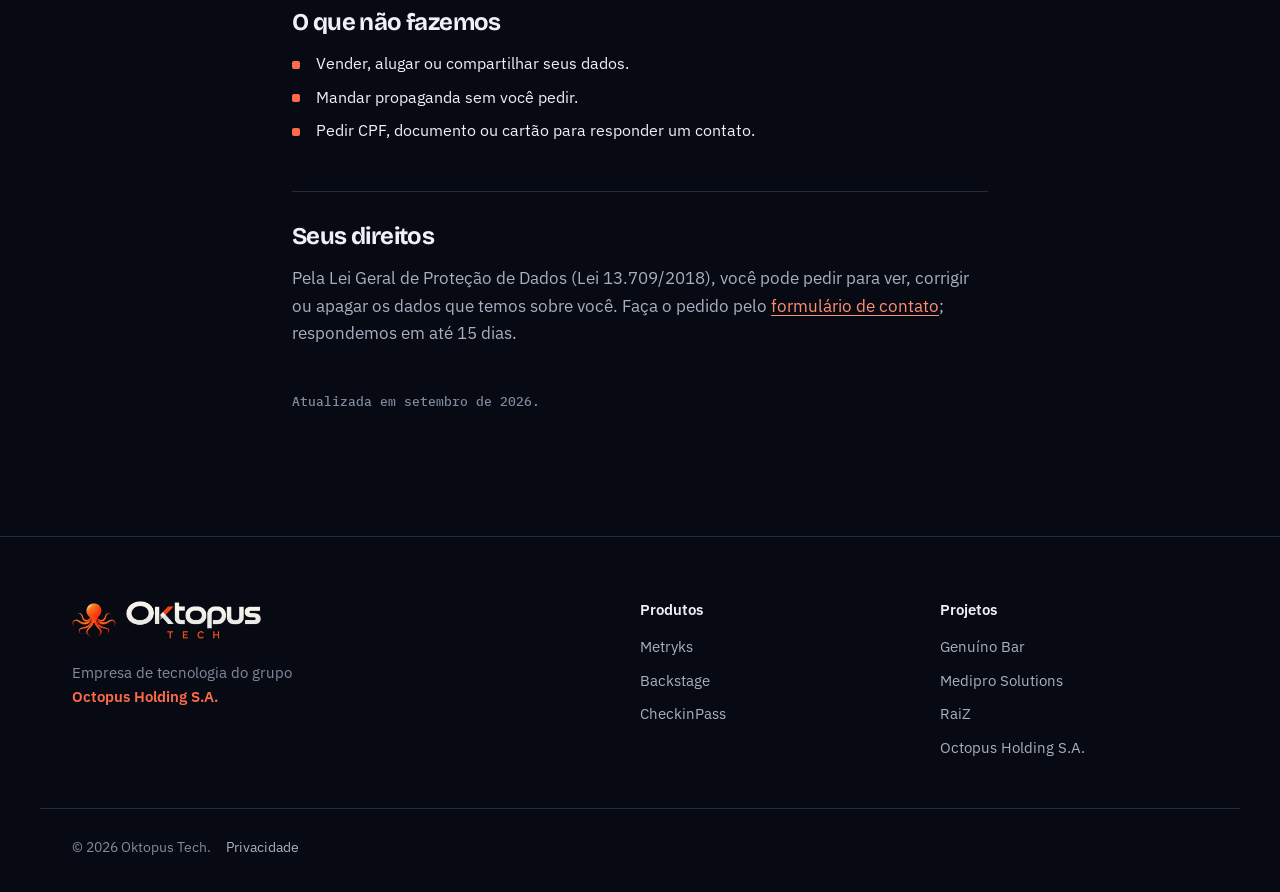
==== commit c7ce03f8: "Cabeçalho e rodapé: polvo da logo sem o quadrado escuro Co-Authored-By: Claude Opus 5 (1M context) <" ====
--- a/privacidade.html
+++ b/privacidade.html
@@ -22,7 +22,7 @@
   <header class="topo" data-topo>
     <div class="wrap topo__linha">
       <a class="logo" href="/" aria-label="Oktopus Tech, início">
-        <img src="assets/img/marca-96.png?v=6" width="40" height="40" alt="">
+        <img class="logo__simbolo" src="assets/img/polvo.png?v=6" width="700" height="539" alt="">
         <img class="logo__letreiro" src="assets/img/logo-letreiro.png?v=6" width="985" height="276" alt="">
       </a>
 
@@ -96,7 +96,7 @@
     <div class="wrap rodape__grade">
       <div>
         <a class="logo" href="/">
-          <img src="assets/img/marca-96.png?v=6" width="36" height="36" alt="">
+          <img class="logo__simbolo" src="assets/img/polvo.png?v=6" width="700" height="539" alt="">
           <img class="logo__letreiro" src="assets/img/logo-letreiro.png?v=6" width="985" height="276" alt="Oktopus Tech">
         </a>
         <p>Empresa de tecnologia do grupo <span class="destaque">Octopus Holding S.A.</span></p>
--- a/assets/css/style.css
+++ b/assets/css/style.css
@@ -114,9 +114,11 @@
 .topo__linha { display: flex; align-items: center; justify-content: space-between; height: 72px; }
 
 .logo { display: inline-flex; align-items: center; gap: .6rem; color: var(--txt); font-family: var(--f-display); font-weight: 700; font-size: 1.25rem; letter-spacing: -.02em; }
-.logo img { border-radius: 9px; }
+/* símbolo: o polvo da logo, sem o quadrado escuro */
+.logo img.logo__simbolo { width: auto; height: 38px; }
+.rodape .logo img.logo__simbolo { height: 34px; }
 /* letreiro "Oktopus TECH" recortado da logo oficial, fundo transparente */
-.logo img.logo__letreiro { width: auto; height: 42px; border-radius: 0; }
+.logo img.logo__letreiro { width: auto; height: 42px; }
 .rodape .logo img.logo__letreiro { height: 38px; }
 .logo:hover { color: var(--txt); }
 
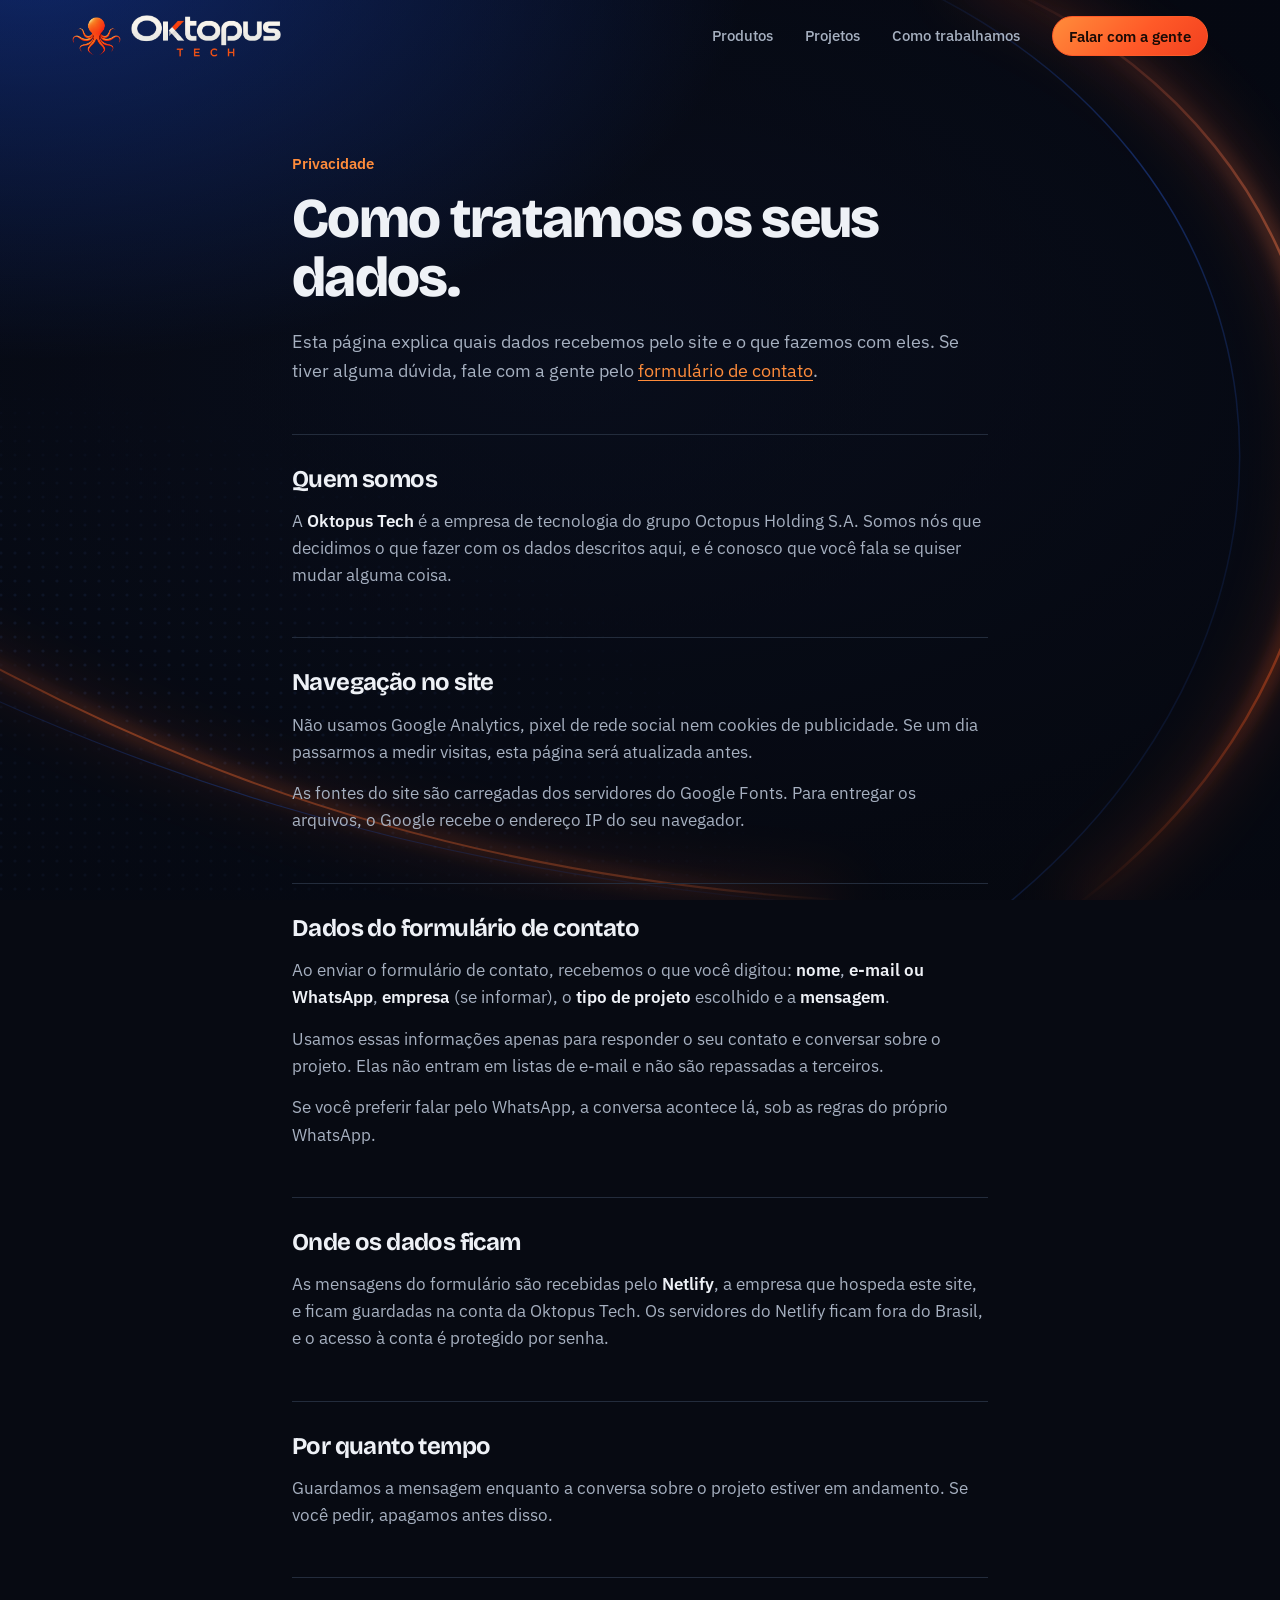
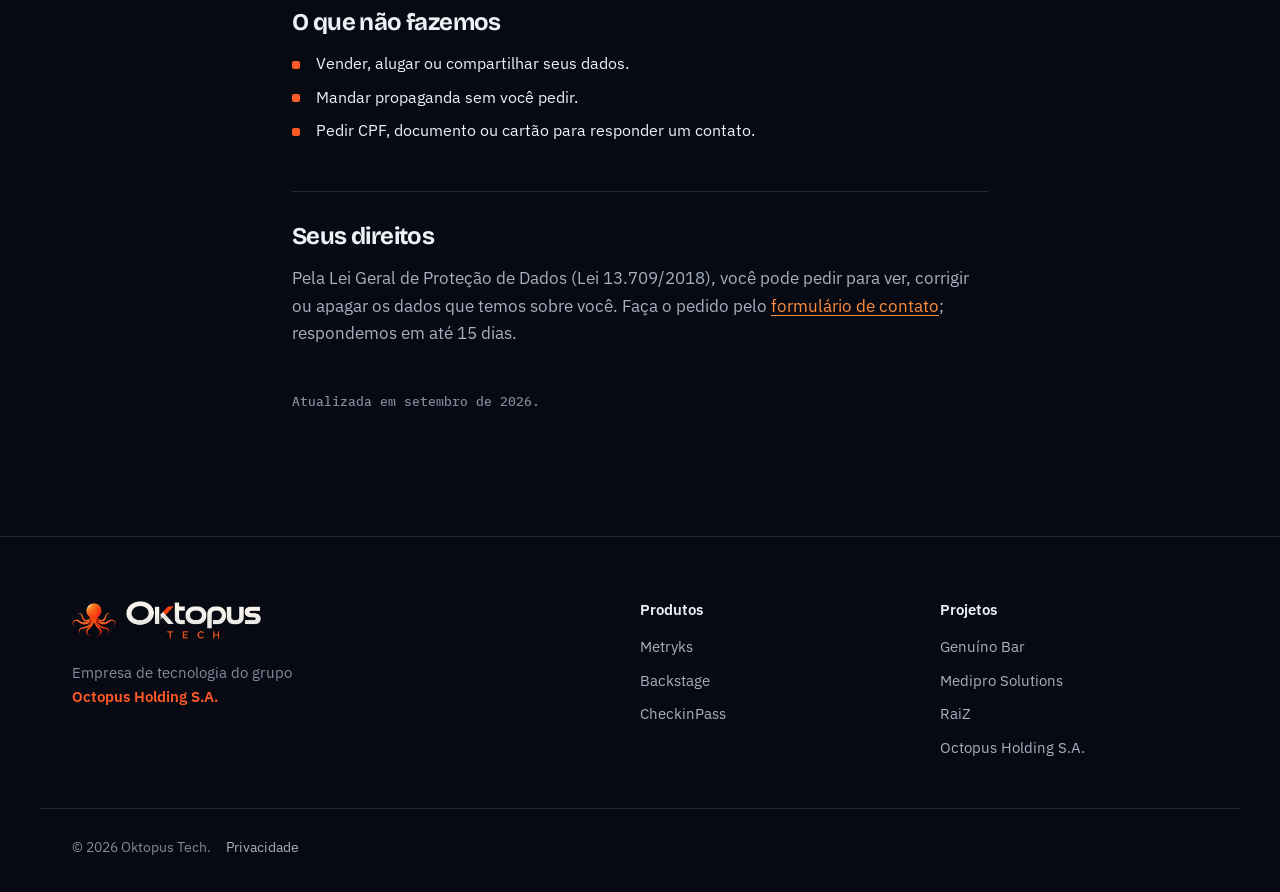
==== commit 3f590d0e: "Laranja da logo nos botões e destaques; ícones da aba sem fundo escuro Co-Authored-By: Claude Opus 5" ====
--- a/privacidade.html
+++ b/privacidade.html
@@ -7,8 +7,8 @@
   <meta name="description" content="Como a Oktopus Tech trata os dados de quem entra em contato pelo site.">
   <meta name="theme-color" content="#070A12">
   <link rel="canonical" href="https://oktopus-tech.netlify.app/privacidade">
-  <link rel="icon" href="assets/img/marca-32.png?v=6" sizes="32x32" type="image/png">
-  <link rel="icon" href="assets/img/marca-192.png?v=6" sizes="192x192" type="image/png">
+  <link rel="icon" href="assets/img/marca-32.png?v=7" sizes="32x32" type="image/png">
+  <link rel="icon" href="assets/img/marca-192.png?v=7" sizes="192x192" type="image/png">
   <link rel="apple-touch-icon" href="assets/img/marca-180.png?v=6">
 
   <link rel="preconnect" href="https://fonts.googleapis.com">
--- a/assets/css/style.css
+++ b/assets/css/style.css
@@ -17,9 +17,10 @@
   --txt-2: #A6B0C0;
   --txt-3: #808B9D;      /* rótulo pequeno — 5,3:1 sobre --ink-0 */
 
-  --coral:      #FF6B4A;
-  --coral-lit:  #FF8E73;
-  --coral-soft: rgba(255, 107, 74, .12);
+  --coral:      #FF5A28;      /* laranja do corpo do polvo da logo */
+  --coral-lit:  #FF8C3B;      /* luz no alto da cabeça */
+  --coral-soft: rgba(255, 90, 40, .12);
+  --coral-degrade: linear-gradient(135deg, #FF8C3B 0%, #FF5A28 55%, #F2401F 100%);
 
   /* marcas dos produtos — só dentro dos cartões */
   --metryks:      #004AFE;
@@ -88,13 +89,13 @@
 .btn {
   display: inline-flex; align-items: center; justify-content: center; gap: .5rem;
   min-height: 48px; padding: 0 1.4rem;
-  background: var(--coral); color: #1A0A05;
+  background: var(--coral-degrade); color: #1A0A05;
   border: 1px solid var(--coral); border-radius: 999px;
   font: 600 1rem/1 var(--f-text);
   cursor: pointer;
   transition: background .2s var(--ease), transform .2s var(--ease), box-shadow .2s var(--ease);
 }
-.btn:hover { background: var(--coral-lit); color: #1A0A05; transform: translateY(-1px); box-shadow: 0 8px 28px rgba(255, 107, 74, .28); }
+.btn:hover { background: linear-gradient(135deg, #FFA055 0%, #FF6A35 55%, #FF4A25 100%); color: #1A0A05; transform: translateY(-1px); box-shadow: 0 8px 28px rgba(255, 90, 40, .32); }
 .btn--fantasma { background: transparent; color: var(--txt); border-color: var(--line-2); }
 .btn--fantasma:hover { background: var(--ink-2); color: var(--txt); box-shadow: none; }
 .btn--pequeno { min-height: 40px; padding: 0 1rem; font-size: .9375rem; }
@@ -160,7 +161,7 @@
 .hero__grade { position: relative; display: grid; grid-template-columns: 1.05fr 1fr; gap: clamp(2rem, 5vw, 4rem); align-items: center; }
 
 .hero h1 { font-size: clamp(2.6rem, 6.2vw, 4.9rem); font-weight: 800; letter-spacing: -.035em; }
-.hero h1 em { font-style: normal; color: var(--coral); }
+.hero h1 em { font-style: normal; color: var(--coral); background: var(--coral-degrade); -webkit-background-clip: text; background-clip: text; -webkit-text-fill-color: transparent; }
 .hero__lead { margin-top: 1.5rem; max-width: 34rem; font-size: clamp(1.0625rem, 1.6vw, 1.25rem); color: var(--txt-2); }
 .hero__acoes { display: flex; flex-wrap: wrap; gap: .75rem; margin-top: 2.25rem; }
 
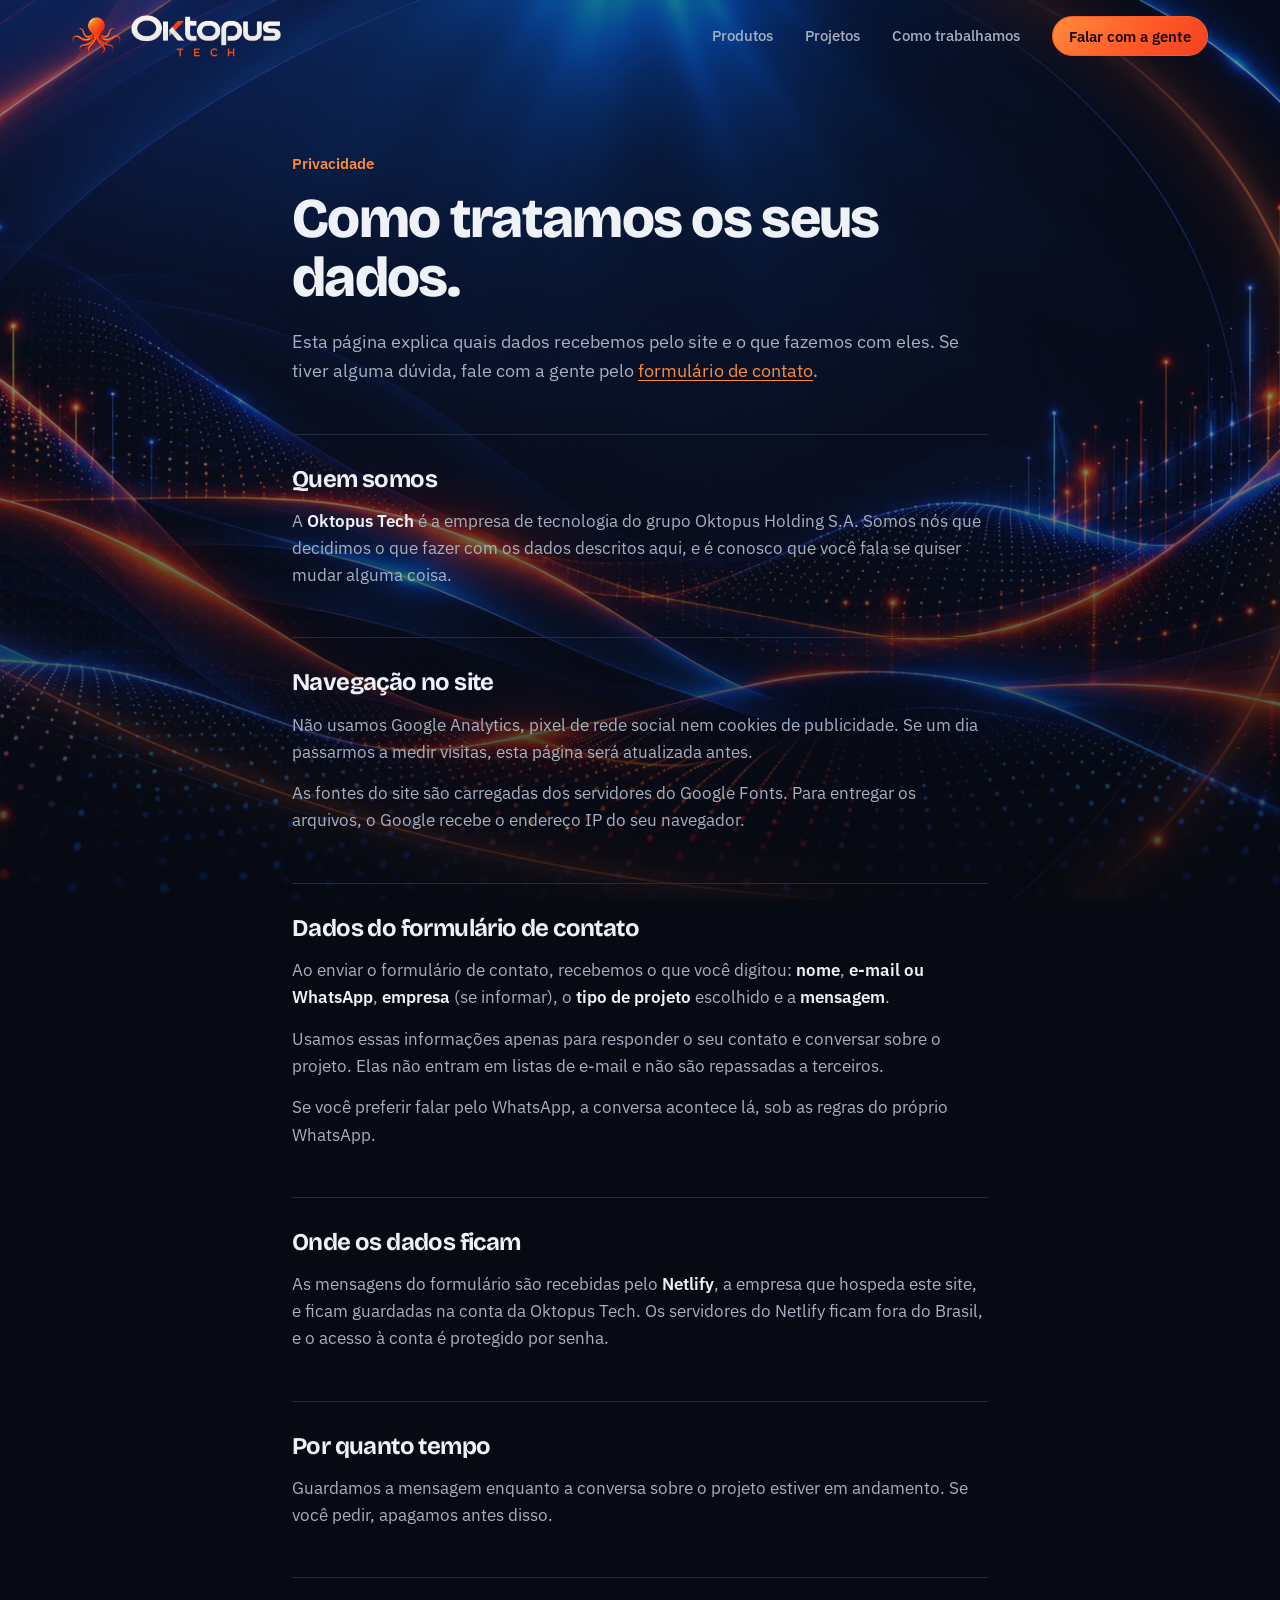
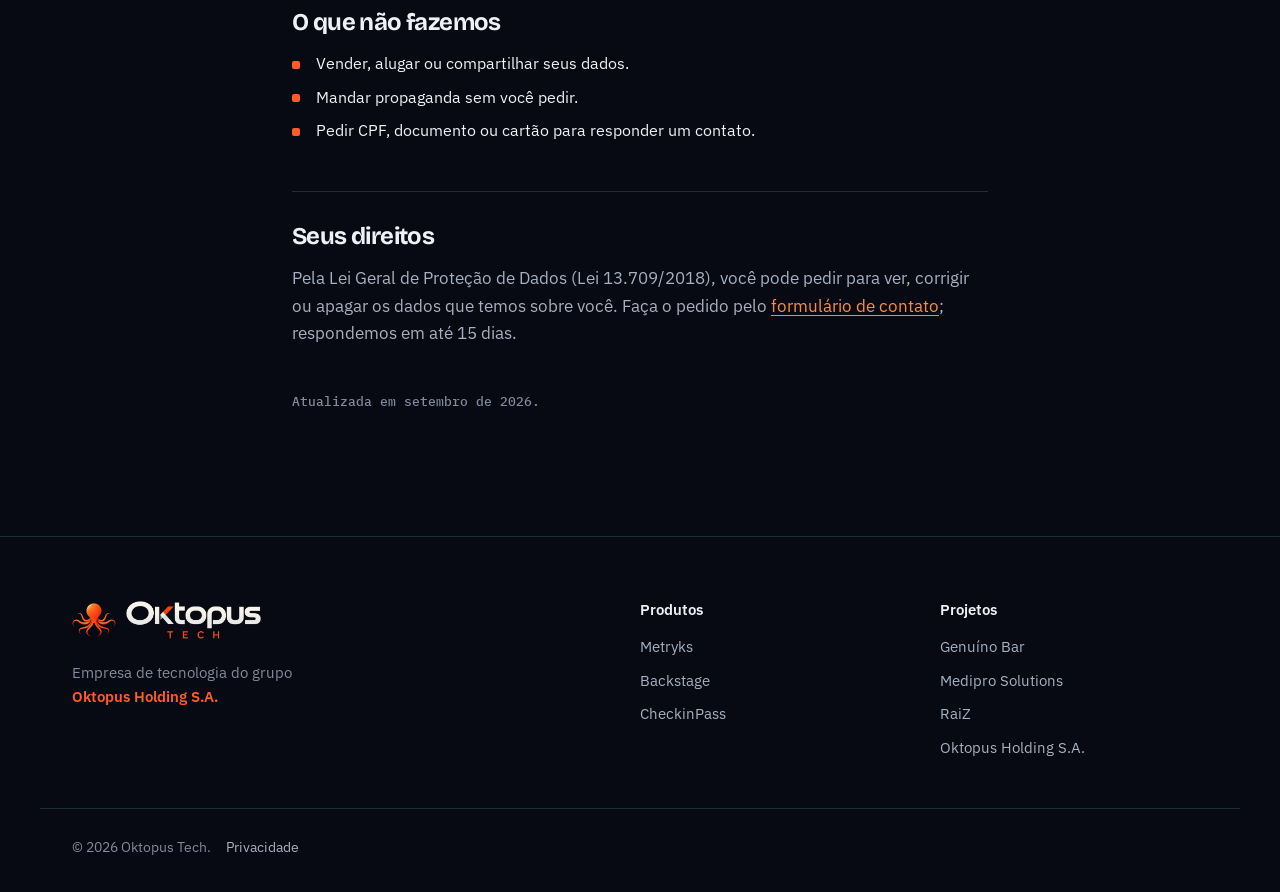
==== commit 4bbaac9f: "Grafia: Oktopus Holding S.A. em todo o site Co-Authored-By: Claude Opus 5 (1M context) <noreply@anth" ====
--- a/privacidade.html
+++ b/privacidade.html
@@ -48,7 +48,7 @@
 
       <section>
         <h2>Quem somos</h2>
-        <p>A <strong>Oktopus Tech</strong> é a empresa de tecnologia do grupo Octopus Holding S.A. Somos nós que decidimos o que fazer com os dados descritos aqui, e é conosco que você fala se quiser mudar alguma coisa.</p>
+        <p>A <strong>Oktopus Tech</strong> é a empresa de tecnologia do grupo Oktopus Holding S.A. Somos nós que decidimos o que fazer com os dados descritos aqui, e é conosco que você fala se quiser mudar alguma coisa.</p>
       </section>
 
       <section>
@@ -99,7 +99,7 @@
           <img class="logo__simbolo" src="assets/img/polvo.png?v=6" width="700" height="539" alt="">
           <img class="logo__letreiro" src="assets/img/logo-letreiro.png?v=6" width="985" height="276" alt="Oktopus Tech">
         </a>
-        <p>Empresa de tecnologia do grupo <span class="destaque">Octopus Holding S.A.</span></p>
+        <p>Empresa de tecnologia do grupo <span class="destaque">Oktopus Holding S.A.</span></p>
       </div>
       <nav aria-label="Produtos">
         <h4>Produtos</h4>
@@ -112,7 +112,7 @@
         <a href="/#genuino">Genuíno Bar</a>
         <a href="/#medipro">Medipro Solutions</a>
         <a href="/#raiz">RaiZ</a>
-        <a href="/#holding">Octopus Holding S.A.</a>
+        <a href="/#holding">Oktopus Holding S.A.</a>
       </nav>
     </div>
     <div class="wrap rodape__base">
--- a/assets/css/style.css
+++ b/assets/css/style.css
@@ -173,6 +173,11 @@
 /* diagrama do polvo */
 .polvo { margin: 0; }
 .polvo svg { width: 100%; height: auto; overflow: visible; }
+/* no computador o diagrama avança sobre a margem livre à direita:
+   os logos ficam espaçados sem encolher */
+@media (min-width: 961px) {
+  .polvo svg { width: calc(100% + clamp(0px, (100vw - 1200px) / 2, 110px)); }
+}
 
 .bracos path { fill: none; stroke: var(--line-2); stroke-width: 2; stroke-linecap: round; transition: stroke .3s; }
 .bracos path.ativo { stroke: var(--coral); }
@@ -187,12 +192,12 @@
 .no text { fill: var(--txt); font-family: var(--f-mono); font-size: 15px; text-anchor: middle; transition: fill .25s; }
 .nos a:hover .no rect, .nos a:focus .no rect, .no.ativo rect { fill: var(--coral-soft); stroke: var(--coral); }
 .no image { pointer-events: none; }
+/* a holding, no alto do diagrama, ganha contorno coral: é a cabeça do grupo */
+.no--cabeca rect { stroke: var(--coral); stroke-width: 2; filter: drop-shadow(0 0 10px rgba(255, 90, 40, .45)); }
 /* RaiZ e Oktopus Holding: as mesmas marcas do site da Oktopus Holding (a da RaiZ ainda é provisória, em texto). */
 .no text.marca-raiz { font: 600 30px/1 "Source Serif 4", Georgia, serif; fill: #F5F4FF; }
 .no text.marca-raiz tspan { font-weight: 500; font-style: italic; fill: #A8D08D; }
 .no text.marca-raiz__sub { font: 500 9px/1 var(--f-text); letter-spacing: .42em; text-transform: uppercase; fill: #A8D08D; }
-.no text.marca-holding { font: 600 20px/1 "Public Sans", var(--f-text); letter-spacing: .01em; text-anchor: start; fill: #fff; }
-.no text.marca-holding .marca-holding__nome { font-weight: 400; fill: #B9AEFF; }
 .no--voce rect { fill: transparent; stroke-dasharray: 4 5; stroke: var(--txt-3); }
 .no--voce text { fill: var(--coral-lit); font-size: 16px; }
 
@@ -202,7 +207,7 @@
 
 @media (max-width: 960px) {
   .hero__grade { grid-template-columns: 1fr; }
-  .polvo { max-width: 560px; width: 100%; margin-inline: auto; }
+  .polvo { max-width: 620px; width: 100%; margin-inline: auto; }
 }
 
 /* ---------------------------------------------------------------- seções */
@@ -331,11 +336,13 @@
 .janela__conteudo b { font: 700 clamp(1.6rem, 3vw, 2.1rem)/1 var(--f-display); letter-spacing: -.03em; color: #fff; }
 .janela__conteudo small { margin-top: .35rem; font: 500 .875rem/1 var(--f-text); color: rgba(255,255,255,.7); }
 
-.janela--medipro { background: linear-gradient(150deg, #0B2A3C 0%, #0E4B5C 60%, #1B7F86 130%); }
+.janela--medipro { background: radial-gradient(circle at 50% 50%, #0C2B35 0%, #04080C 75%); }
+.janela--medipro .janela__conteudo--logo { padding: 1.5rem 2rem; }
 .janela--raiz    { background: radial-gradient(circle at 85% 20%, #C8822E 0, transparent 45%), linear-gradient(160deg, #2A1B10, #4A2E17); }
-.janela--holding { background: linear-gradient(160deg, #10141F, #1C2233); }
-.janela--holding b { font-family: var(--f-display); font-weight: 500; letter-spacing: .02em; }
-.janela--holding .janela__conteudo::before { content: ""; width: 36px; height: 2px; margin-bottom: .9rem; background: var(--coral); }
+.janela--holding { background: radial-gradient(circle at 50% 40%, #121A5C 0%, #050826 70%); }
+/* o logo da holding ocupa a janela inteira, centralizado */
+.janela__conteudo--logo { min-height: 0; padding: .9rem 1.25rem; }
+.janela__conteudo--logo img { flex: 1 1 0; min-height: 0; width: 100%; height: 100%; object-fit: contain; }
 
 @media (max-width: 960px) {
   .projetos { grid-template-columns: 1fr 1fr; }
@@ -347,22 +354,45 @@
 }
 
 /* ------------------------------------------------------ como trabalhamos */
-.etapas { list-style: none; margin: 0; padding: 0; display: grid; grid-template-columns: repeat(4, 1fr); gap: 0; border-top: 1px solid var(--line); }
-.etapas li { padding: 2rem clamp(1rem, 2vw, 1.75rem) 2rem 0; position: relative; }
-.etapas li + li { padding-left: clamp(1rem, 2vw, 1.75rem); border-left: 1px solid var(--line); }
-.etapa__n { display: inline-grid; place-items: center; width: 32px; height: 32px; border-radius: 50%; background: var(--coral-soft); color: var(--coral-lit); font: 700 .9375rem/1 var(--f-text); }
-.etapas h3 { margin: 1rem 0 .75rem; font-size: 1.375rem; }
-.etapas p { color: var(--txt-2); font-size: .96875rem; }
-
+/* Linha do tempo: uma onda laranja brilhante liga os quatro marcos.
+   Cada marco é um círculo azul aceso com o número, e o ícone logo abaixo. */
+.etapas-trilha { position: relative; --marco: 68px; --onda-h: 120px; }
+.etapas__onda {
+  position: absolute; left: 0; right: 0; top: 0; width: 100%; height: var(--onda-h);
+  overflow: visible; pointer-events: none;
+}
+.etapas__onda path { fill: none; stroke: url(#onda-cor); vector-effect: non-scaling-stroke; stroke-linecap: round; }
+.etapas__onda-linha { stroke-width: 2.5; }
+.etapas__onda-brilho { stroke-width: 10; opacity: .45; filter: blur(6px); }
+
+.etapas { position: relative; list-style: none; margin: 0; padding: 0; display: grid; grid-template-columns: repeat(4, 1fr); gap: clamp(1.25rem, 3vw, 2.5rem); }
+.etapas li { display: flex; flex-direction: column; align-items: center; text-align: center; }
+.etapa__marco {
+  display: flex; flex-direction: column; align-items: center; gap: 1.1rem;
+  padding-top: calc((var(--onda-h) - var(--marco)) / 2);
+}
+.etapa__n {
+  display: grid; place-items: center; width: var(--marco); height: var(--marco); border-radius: 50%;
+  background: radial-gradient(circle at 50% 40%, #13265C 0%, #0A1330 70%);
+  border: 2px solid #3D7BFF;
+  box-shadow: 0 0 0 5px rgba(61, 123, 255, .14), 0 0 22px rgba(61, 123, 255, .65), inset 0 0 14px rgba(61, 123, 255, .45);
+  color: #EAF1FF; font: 700 1.125rem/1 var(--f-display); letter-spacing: .02em;
+}
+.etapa__icone {
+  width: 30px; height: 30px; fill: none; stroke: #6FA0FF; stroke-width: 1.6; stroke-linecap: round; stroke-linejoin: round;
+  filter: drop-shadow(0 0 6px rgba(61, 123, 255, .6));
+}
+.etapas h3 { margin: 1.25rem 0 .75rem; font-size: 1.375rem; }
+.etapas p { color: var(--txt-2); font-size: .96875rem; max-width: 17rem; }
+
+/* sem espaço para a onda cruzar os quatro marcos: os marcos ficam em grade */
 @media (max-width: 960px) {
-  .etapas { grid-template-columns: 1fr 1fr; }
-  .etapas li:nth-child(3) { padding-left: 0; border-left: 0; }
-  .etapas li:nth-child(n+3) { border-top: 1px solid var(--line); }
+  .etapas__onda { display: none; }
+  .etapas { grid-template-columns: 1fr 1fr; row-gap: 3rem; }
+  .etapa__marco { padding-top: 0; }
 }
 @media (max-width: 560px) {
-  .etapas { grid-template-columns: 1fr; }
-  .etapas li, .etapas li + li { padding: 1.75rem 0; border-left: 0; }
-  .etapas li + li { border-top: 1px solid var(--line); }
+  .etapas { grid-template-columns: 1fr; row-gap: 2.75rem; }
 }
 
 .capacidades { margin-top: clamp(3.5rem, 8vw, 5.5rem); padding: clamp(1.75rem, 4vw, 2.75rem); border: 1px solid var(--line); border-radius: var(--r-lg); background: linear-gradient(180deg, var(--ink-1), var(--ink-0)); }
@@ -466,13 +496,18 @@
 }
 
 /* ------------------------------------------------------------ fundo do site
-   Uma arte só (arcos coral e azul sobre tinta, em SVG), fixa atrás de todas as
-   seções. Fica num ::before fixo porque background-attachment: fixed
-   não funciona no Safari do iPhone. O véu escuro garante a leitura; se a
-   imagem não carregar, fica a cor de fundo de sempre. */
+   Duas artes mescladas, fixas atrás de todas as seções: a foto das ondas
+   (pontos, barras e linhas coral e azul) por baixo e os arcos em SVG por
+   cima em "screen", que só soma as luzes e deixa o escuro da foto. Fica num
+   ::before fixo porque background-attachment: fixed não funciona no Safari
+   do iPhone. O véu escuro garante a leitura; se as imagens não carregarem,
+   fica a cor de fundo de sempre. */
 body::before {
   content: ""; position: fixed; inset: 0; z-index: -1; pointer-events: none;
   background:
-    linear-gradient(180deg, rgba(7, 10, 18, .35) 0%, rgba(7, 10, 18, .55) 100%),
-    url("../img/fundo.svg") center / cover no-repeat;
-}
+    linear-gradient(180deg, rgba(7, 10, 18, .45) 0%, rgba(7, 10, 18, .5) 45%, rgba(7, 10, 18, .78) 100%),
+    url("../img/fundo.svg") center / cover no-repeat,
+    url("../img/fundo-ondas.jpg") center bottom / cover no-repeat,
+    var(--ink-0);
+  background-blend-mode: normal, screen, normal, normal;
+}
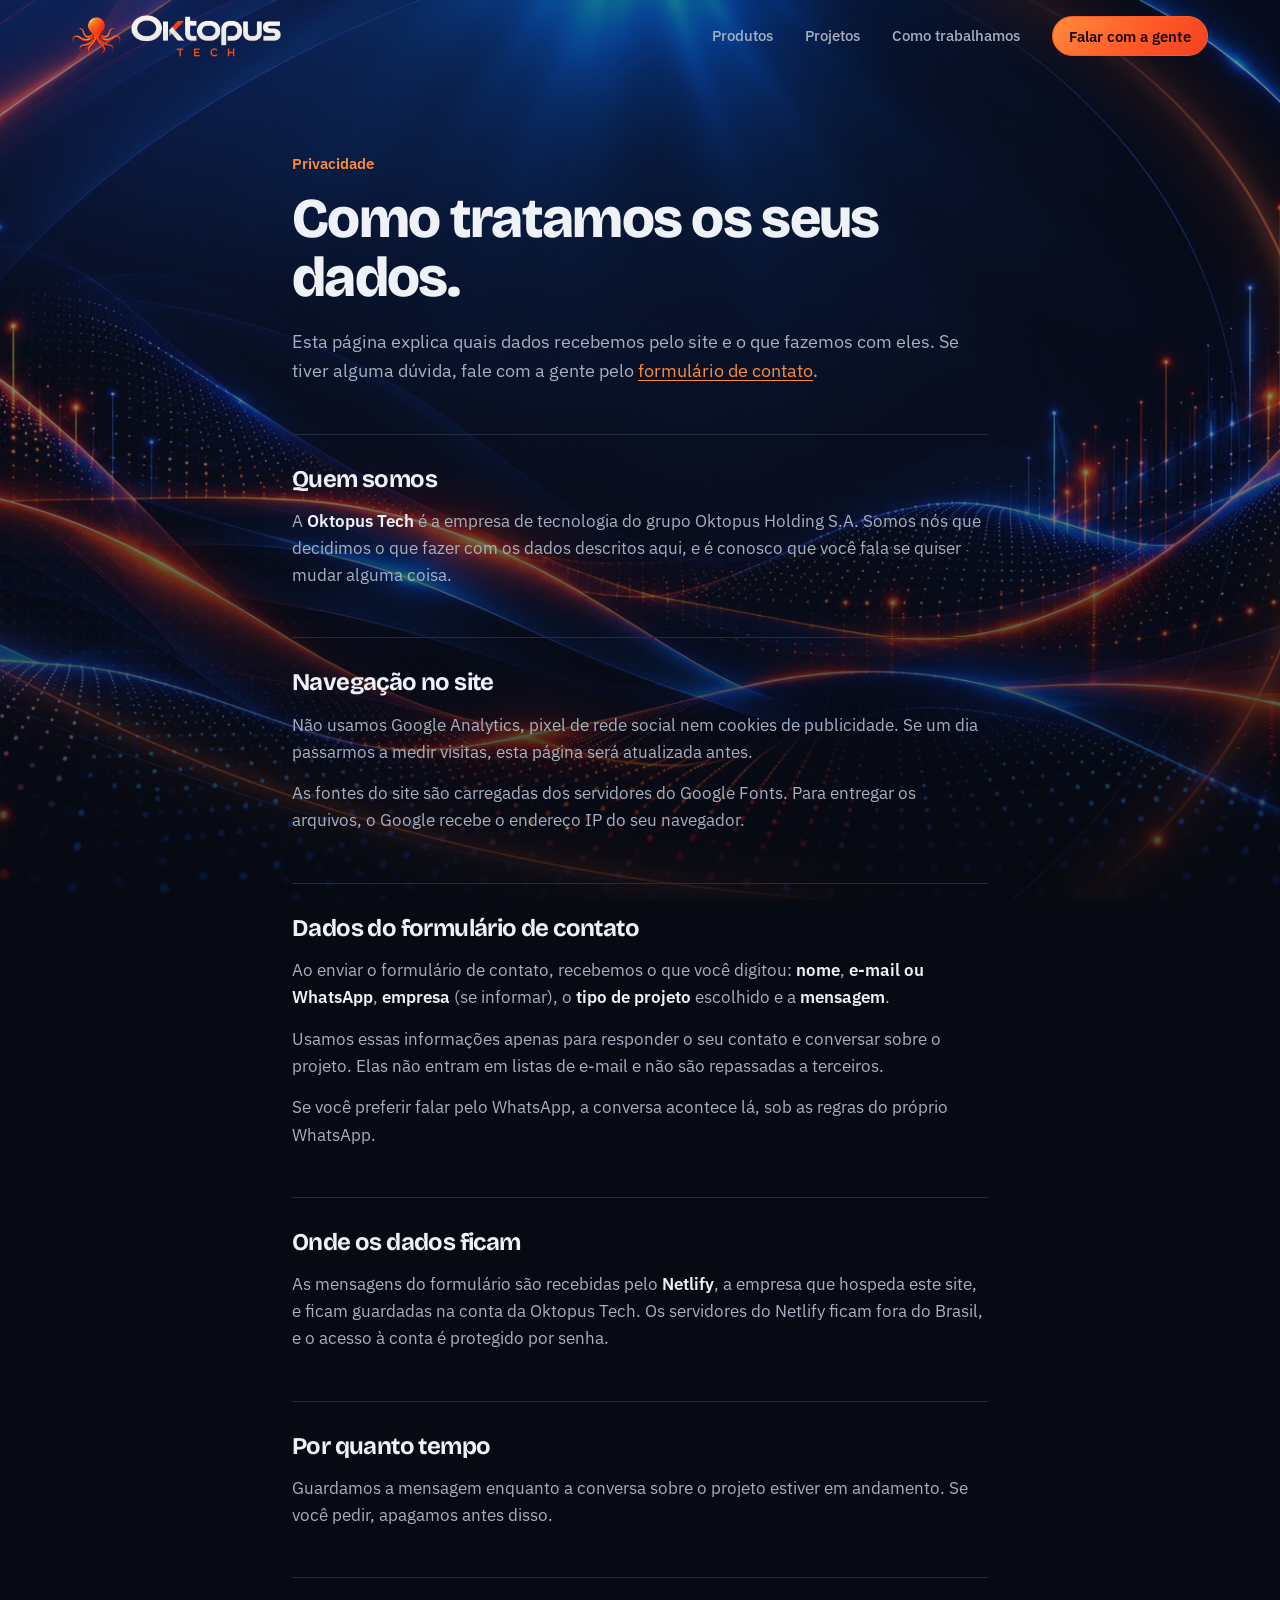
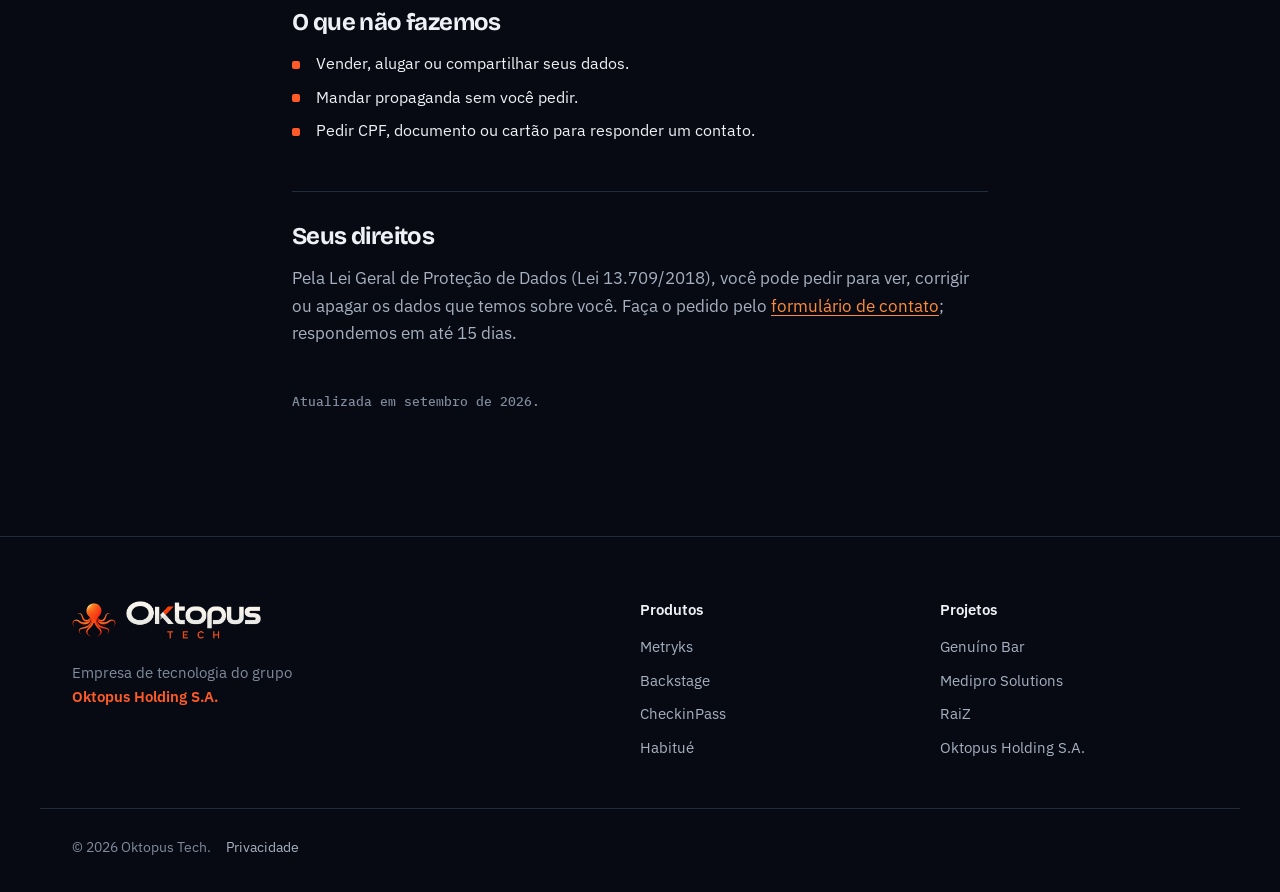
==== commit ba40f014: "Produtos: arte oficial no cartão do Backstage e novo cartão do Habitué Co-Authored-By: Claude Opus 5" ====
--- a/privacidade.html
+++ b/privacidade.html
@@ -106,6 +106,7 @@
         <a href="/#metryks">Metryks</a>
         <a href="/#backstage">Backstage</a>
         <a href="/#checkinpass">CheckinPass</a>
+        <a href="/#habitue">Habitué</a>
       </nav>
       <nav aria-label="Projetos">
         <h4>Projetos</h4>
--- a/assets/css/style.css
+++ b/assets/css/style.css
@@ -242,6 +242,7 @@
 .produto__logo--metryks img { height: clamp(44px, 4vw, 52px); }
 /* CheckinPass: nome recortado da arte oficial, fundo tirado */
 .produto__logo--checkinpass img { height: clamp(28px, 2.8vw, 36px); }
+.produto__logo--habitue img { height: clamp(36px, 3.6vw, 44px); }
 .produto__texto > p:not([class]) { color: var(--txt-2); }
 .produto__texto strong { color: var(--txt); font-weight: 600; }
 .produto__setor { font-size: .9375rem; font-weight: 600; color: var(--marca-lit, var(--coral-lit)); }
@@ -260,6 +261,7 @@
 .produto--metryks   { --marca-lit: var(--metryks-lit); }
 .produto--backstage { --marca-lit: #F20A76; } /* o magenta do STAGE no logotipo */
 .produto--checkinpass { --marca-lit: var(--checkinpass); }
+.produto--habitue { --marca-lit: #4F8BFF; } /* o azul do H no logotipo */
 
 .produto--metryks .produto__visual { background: #000; }
 /* imagem que ocupa o quadro inteiro do cartão, como a foto do Backstage */
@@ -270,33 +272,17 @@
 .produto--checkinpass .produto__visual { background: linear-gradient(#080C1A, #01030B); }
 .produto--checkinpass .foto-produto { object-fit: contain; }
 
-/* janela genérica de "tela" */
-.tela { width: 100%; max-width: 440px; border-radius: 14px; border: 1px solid rgba(255,255,255,.1); overflow: hidden; box-shadow: 0 30px 60px rgba(0,0,0,.5); }
-.tela__barra { display: flex; align-items: center; gap: 6px; padding: .6rem .85rem; border-bottom: 1px solid rgba(255,255,255,.08); }
-.tela__barra span { width: 8px; height: 8px; border-radius: 50%; background: rgba(255,255,255,.18); }
-.tela__barra b { margin-left: .5rem; font: 500 .6875rem/1 var(--f-mono); letter-spacing: .08em; color: rgba(255,255,255,.55); text-transform: uppercase; }
-
-/* Backstage */
-.produto--backstage .produto__visual { padding: 0; }
-.palco { position: relative; width: 100%; height: 100%; min-height: 380px; display: grid; place-items: center; padding: clamp(1.5rem, 4vw, 3rem); }
-.palco img { position: absolute; inset: 0; width: 100%; height: 100%; object-fit: cover; object-position: 80% 50%; }
-.tela--backstage { position: relative; background: rgba(20, 8, 24, .78); backdrop-filter: blur(10px); -webkit-backdrop-filter: blur(10px); border-color: rgba(229, 26, 110, .3); max-width: 360px; }
-.fluxo { list-style: none; margin: 0; padding: 14px 16px 16px; display: grid; gap: 4px; }
-.fluxo li { position: relative; display: grid; padding: 8px 0 8px 28px; }
-.fluxo li::before { content: ""; position: absolute; left: 4px; top: 13px; width: 12px; height: 12px; border-radius: 50%; border: 2px solid rgba(255,255,255,.25); background: transparent; }
-.fluxo li:not(:last-child)::after { content: ""; position: absolute; left: 9px; top: 27px; bottom: -9px; width: 2px; background: rgba(255,255,255,.12); }
-.fluxo li.feito::before { background: #7C3AED; border-color: #7C3AED; }
-.fluxo li.agora::before { background: var(--backstage); border-color: var(--backstage); box-shadow: 0 0 0 5px rgba(229, 26, 110, .25); }
-.fluxo b { font: 600 .9375rem/1.2 var(--f-text); color: #fff; }
-.fluxo small { font: .75rem/1.4 var(--f-mono); color: rgba(255,255,255,.55); }
-.fluxo li.agora small { color: #FF7FB0; }
+/* Backstage e Habitué: arte oficial quadrada, fundo do quadro na cor das bordas da arte */
+.produto--backstage .produto__visual { background: #000; }
+.produto--habitue .produto__visual { background: radial-gradient(circle, #06102E 0%, #0B1330 100%); }
+.produto--habitue .foto-produto { object-fit: contain; } /* o anel de luz vai inteiro */
 
 @media (max-width: 900px) {
   .produto { grid-template-columns: 1fr; }
   .produto--invertido .produto__visual { order: 0; }
-  .produto__visual, .palco { min-height: 300px; }
+  .produto__visual { min-height: 300px; }
   .produto--checkinpass .produto__visual { min-height: 0; aspect-ratio: 3 / 2; }
-  .produto--metryks .produto__visual { min-height: 0; aspect-ratio: 1; }
+  .produto--metryks .produto__visual, .produto--backstage .produto__visual, .produto--habitue .produto__visual { min-height: 0; aspect-ratio: 1; }
 }
 
 /* -------------------------------------------------------------- projetos */
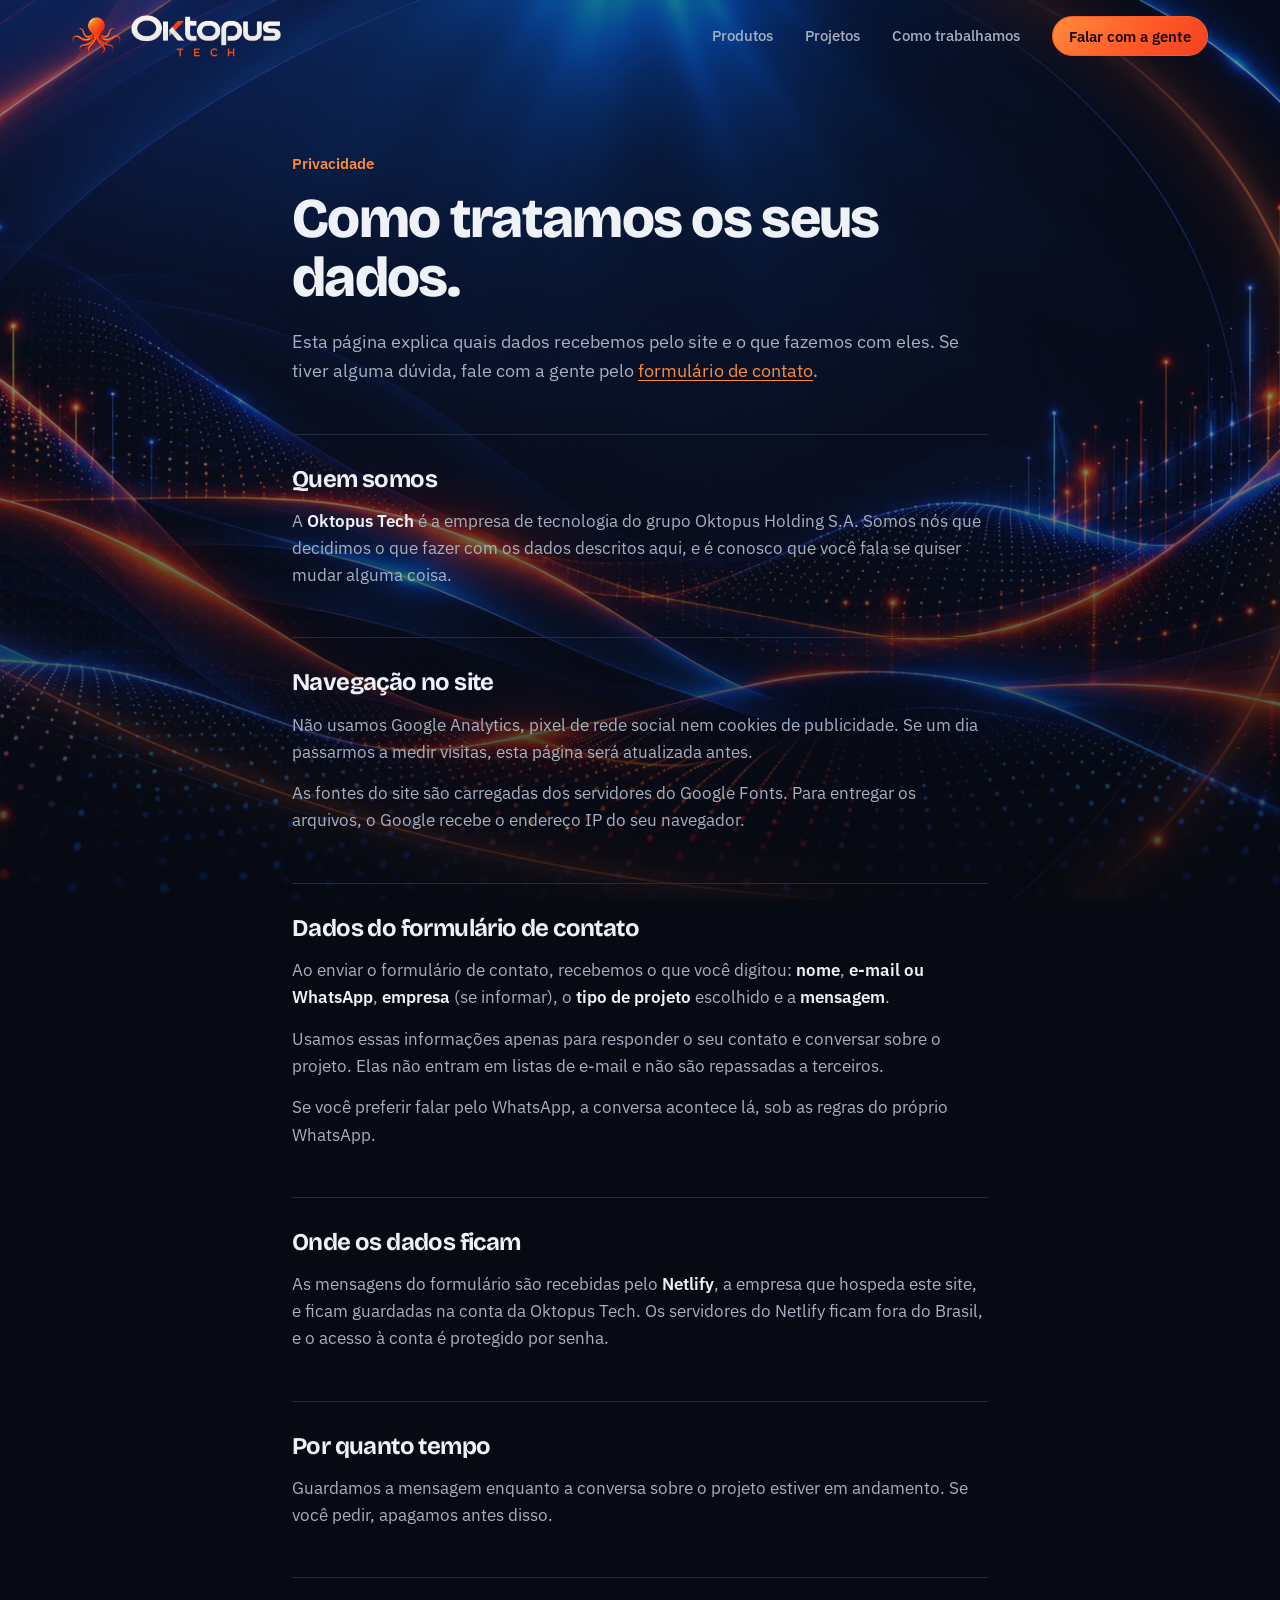
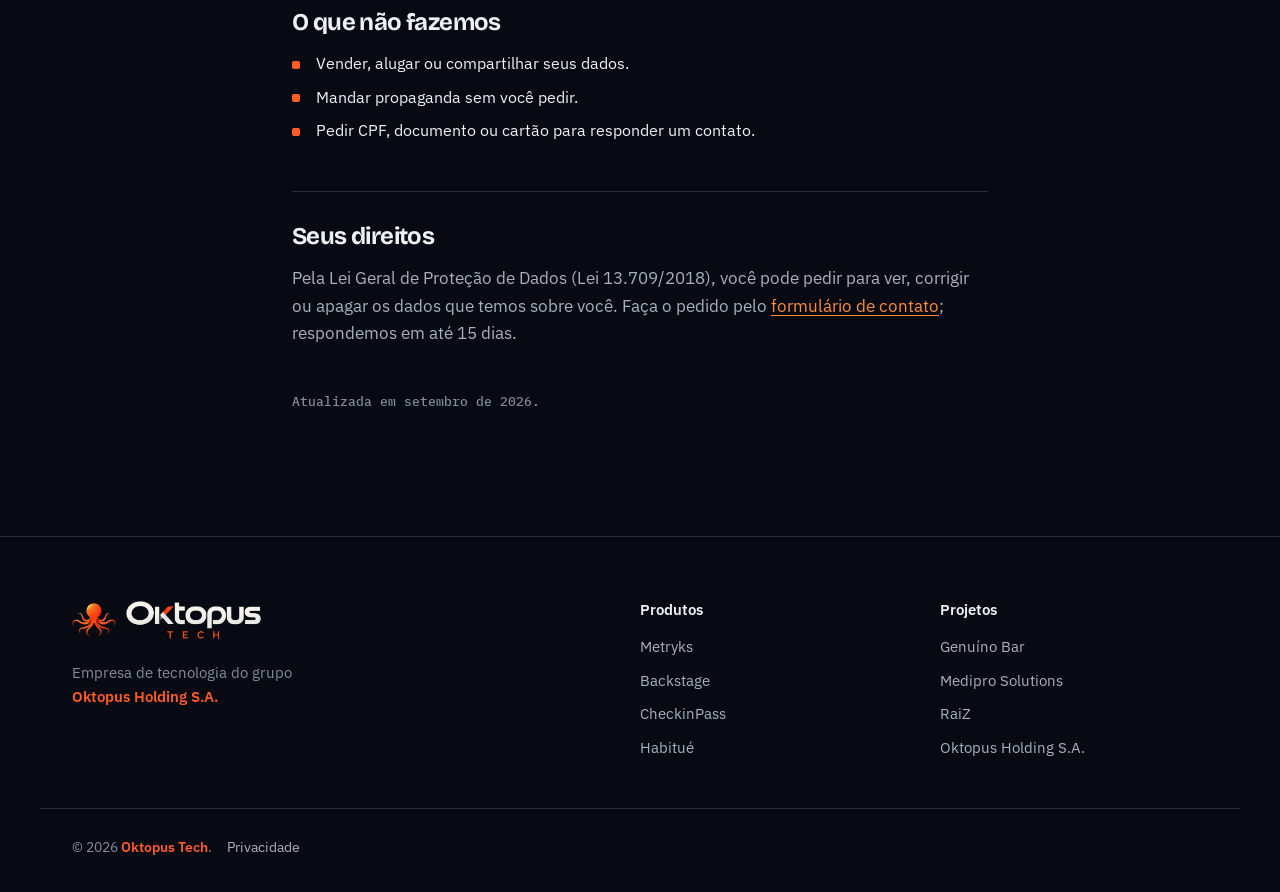
==== commit 49378fa3: "Rodapé: Oktopus Tech em laranja Co-Authored-By: Claude Opus 5 (1M context) <noreply@anthropic.com>" ====
--- a/privacidade.html
+++ b/privacidade.html
@@ -117,7 +117,7 @@
       </nav>
     </div>
     <div class="wrap rodape__base">
-      <small>© <span data-ano>2026</span> Oktopus Tech. <a href="/privacidade">Privacidade</a></small>
+      <small>© <span data-ano>2026</span> <span class="marca-nome">Oktopus Tech</span>. <a href="/privacidade">Privacidade</a></small>
     </div>
   </footer>
 
--- a/assets/css/style.css
+++ b/assets/css/style.css
@@ -198,8 +198,8 @@
 .no text.marca-raiz { font: 600 30px/1 "Source Serif 4", Georgia, serif; fill: #F5F4FF; }
 .no text.marca-raiz tspan { font-weight: 500; font-style: italic; fill: #A8D08D; }
 .no text.marca-raiz__sub { font: 500 9px/1 var(--f-text); letter-spacing: .42em; text-transform: uppercase; fill: #A8D08D; }
-.no--voce rect { fill: transparent; stroke-dasharray: 4 5; stroke: var(--txt-3); }
-.no--voce text { fill: var(--coral-lit); font-size: 16px; }
+.no--voce rect { fill: transparent; stroke-dasharray: 4 5; stroke: rgba(255, 90, 40, .55); }
+.no--voce text { fill: url(#laranja-polvo); font-size: 16px; font-weight: 500; }
 
 @media (prefers-reduced-motion: reduce) {
   .bracos .fluxo-braco, .brilho { animation: none; }
@@ -381,14 +381,30 @@
   .etapas { grid-template-columns: 1fr; row-gap: 2.75rem; }
 }
 
-.capacidades { margin-top: clamp(3.5rem, 8vw, 5.5rem); padding: clamp(1.75rem, 4vw, 2.75rem); border: 1px solid var(--line); border-radius: var(--r-lg); background: linear-gradient(180deg, var(--ink-1), var(--ink-0)); }
-.capacidades h3.rotulo { font-size: 1.125rem; color: var(--txt); margin-bottom: 1.5rem; }
-.capacidades ul { list-style: none; margin: 0; padding: 0; display: grid; grid-template-columns: repeat(3, 1fr); gap: 1.75rem 2rem; }
-.capacidades li { display: grid; gap: .3rem; align-content: start; }
-.capacidades b { font-family: var(--f-display); font-size: 1.1875rem; font-weight: 700; letter-spacing: -.015em; }
-.capacidades span { color: var(--txt-2); font-size: .9375rem; }
-@media (max-width: 860px) { .capacidades ul { grid-template-columns: 1fr 1fr; } }
-@media (max-width: 520px) { .capacidades ul { grid-template-columns: 1fr; } }
+/* O que fazemos: seis cartões com ícone no laranja do polvo */
+.capacidades { margin-top: clamp(4rem, 9vw, 6.5rem); }
+.capacidades__cabeca { margin-bottom: clamp(1.75rem, 4vw, 2.5rem); }
+.capacidades__cabeca h3 { font-size: clamp(1.75rem, 3.2vw, 2.25rem); }
+.capacidades__grade { list-style: none; margin: 0; padding: 0; display: grid; grid-template-columns: repeat(3, 1fr); gap: clamp(.875rem, 2vw, 1.25rem); }
+.capacidade {
+  position: relative; display: grid; grid-template-columns: auto 1fr; column-gap: 1rem; row-gap: .35rem; align-content: start;
+  padding: 1.5rem 1.5rem 1.6rem;
+  background: rgba(13, 18, 29, .78); border: 1px solid var(--line); border-radius: var(--r);
+  backdrop-filter: blur(6px); -webkit-backdrop-filter: blur(6px);
+  transition: border-color .25s, transform .25s var(--ease), box-shadow .25s;
+}
+.capacidade:hover { border-color: rgba(255, 90, 40, .45); transform: translateY(-3px); box-shadow: 0 14px 34px rgba(0, 0, 0, .35), 0 0 0 1px rgba(255, 90, 40, .08); }
+.capacidade__icone {
+  grid-row: span 2; display: grid; place-items: center; width: 48px; height: 48px; border-radius: 12px;
+  background: linear-gradient(145deg, rgba(255, 140, 59, .18), rgba(242, 64, 31, .08));
+  border: 1px solid rgba(255, 90, 40, .3);
+}
+.capacidade__icone svg { width: 24px; height: 24px; fill: none; stroke: var(--coral-lit); stroke-width: 1.7; stroke-linecap: round; stroke-linejoin: round; }
+.capacidade b { align-self: end; font-family: var(--f-display); font-size: 1.1875rem; font-weight: 700; letter-spacing: -.015em; line-height: 1.2; }
+.capacidade__texto { color: var(--txt-2); font-size: .9375rem; line-height: 1.5; }
+.sem-quebra { white-space: nowrap; }
+@media (max-width: 960px) { .capacidades__grade { grid-template-columns: 1fr 1fr; } }
+@media (max-width: 560px) { .capacidades__grade { grid-template-columns: 1fr; } }
 
 /* --------------------------------------------------------------- contato */
 .contato { position: relative; overflow: hidden; background: rgba(13, 18, 29, .72); border-top: 1px solid var(--line); }
@@ -439,6 +455,7 @@
 .rodape__grade { display: grid; grid-template-columns: 2fr 1fr 1fr; gap: 2rem; }
 .rodape__grade p { margin-top: 1rem; color: var(--txt-3); font-size: .9375rem; max-width: 22rem; }
 .rodape__grade .destaque { color: var(--coral); font-weight: 600; white-space: nowrap; }
+.rodape__base .marca-nome { color: var(--coral); font-weight: 600; }
 .rodape nav { display: grid; align-content: start; gap: .6rem; }
 .rodape h4 { margin: 0 0 .4rem; font: 600 .9375rem/1.2 var(--f-text); color: var(--txt); }
 .rodape nav a { color: var(--txt-2); font-size: .9375rem; }
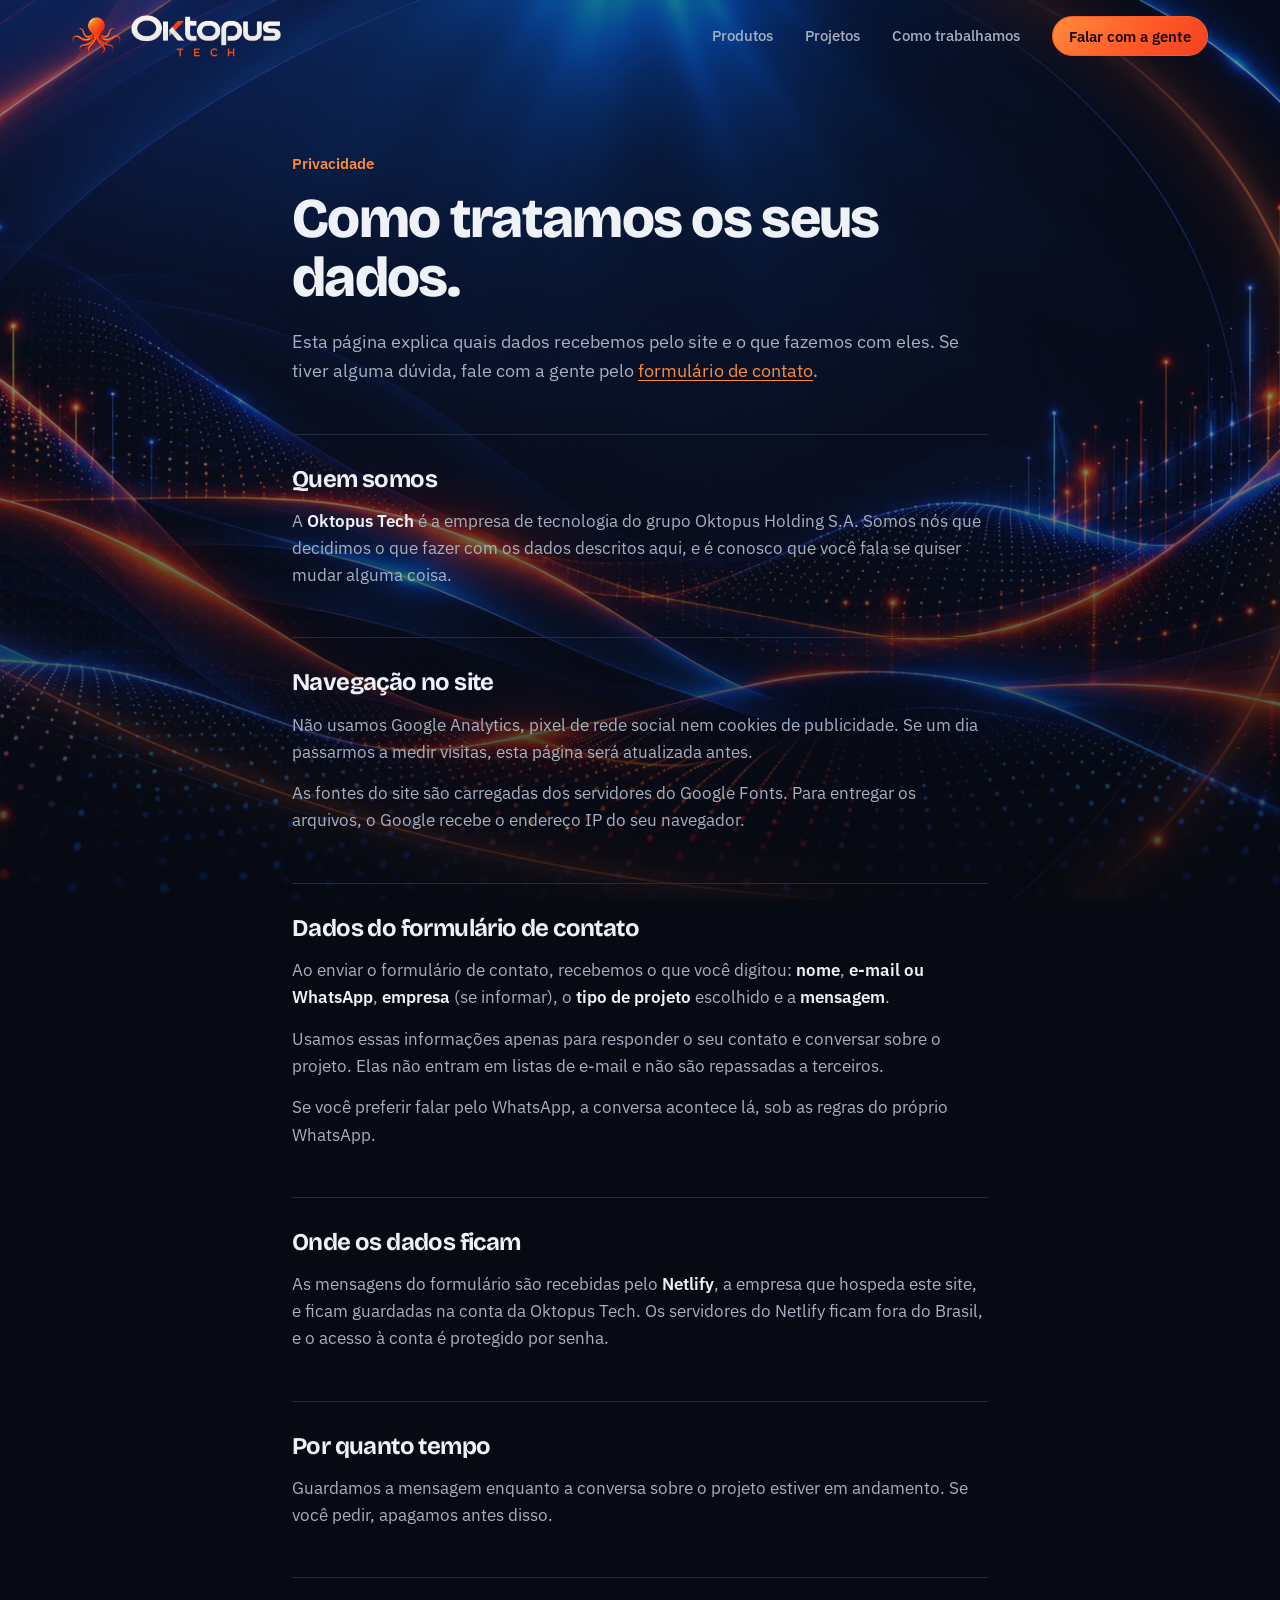
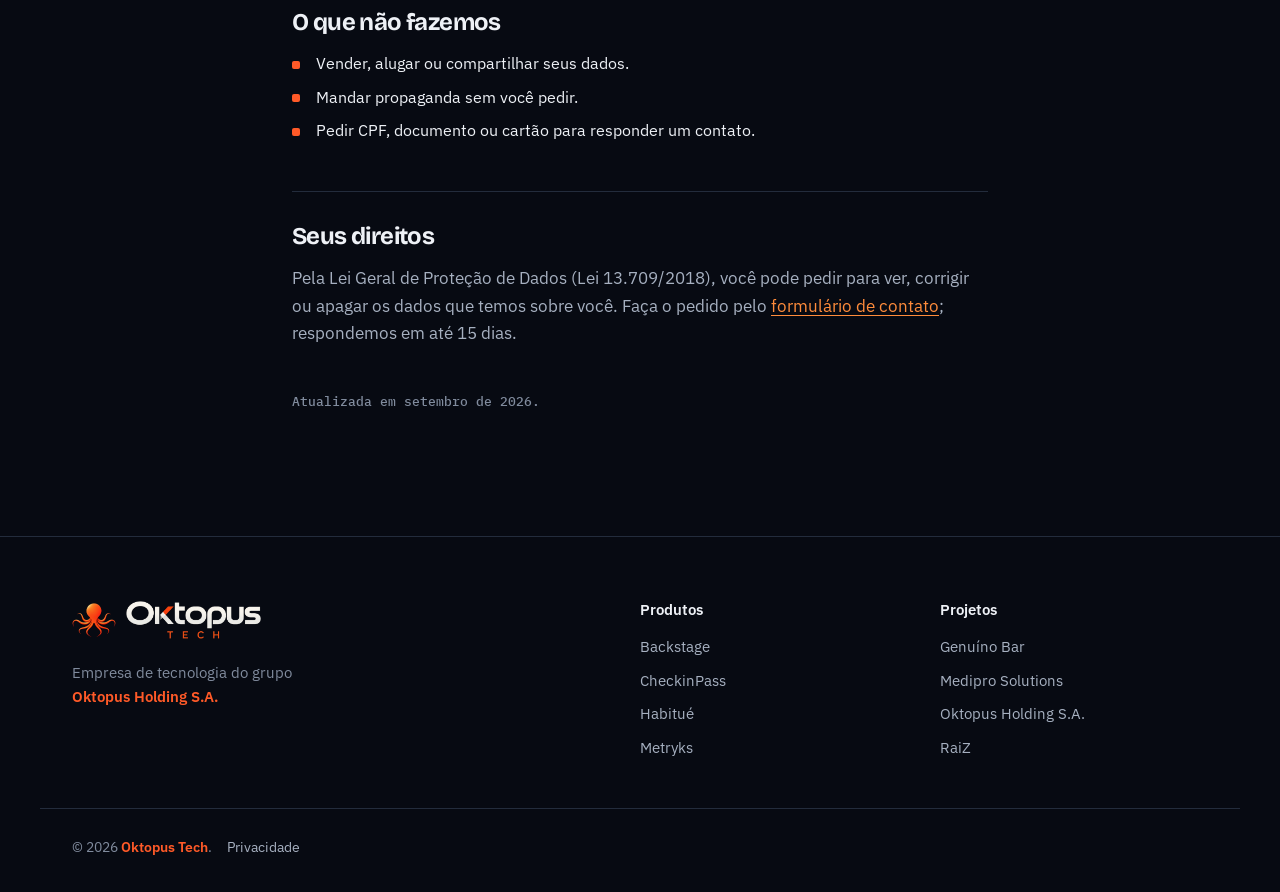
==== commit fbc67175: "Rodapé: produtos e projetos em ordem alfabética Co-Authored-By: Claude Opus 5 (1M context) <noreply@" ====
--- a/privacidade.html
+++ b/privacidade.html
@@ -103,17 +103,17 @@
       </div>
       <nav aria-label="Produtos">
         <h4>Produtos</h4>
-        <a href="/#metryks">Metryks</a>
         <a href="/#backstage">Backstage</a>
         <a href="/#checkinpass">CheckinPass</a>
         <a href="/#habitue">Habitué</a>
+        <a href="/#metryks">Metryks</a>
       </nav>
       <nav aria-label="Projetos">
         <h4>Projetos</h4>
         <a href="/#genuino">Genuíno Bar</a>
         <a href="/#medipro">Medipro Solutions</a>
+        <a href="/#holding">Oktopus Holding S.A.</a>
         <a href="/#raiz">RaiZ</a>
-        <a href="/#holding">Oktopus Holding S.A.</a>
       </nav>
     </div>
     <div class="wrap rodape__base">
--- a/assets/css/style.css
+++ b/assets/css/style.css
@@ -199,7 +199,7 @@
 .no text.marca-raiz tspan { font-weight: 500; font-style: italic; fill: #A8D08D; }
 .no text.marca-raiz__sub { font: 500 9px/1 var(--f-text); letter-spacing: .42em; text-transform: uppercase; fill: #A8D08D; }
 .no--voce rect { fill: transparent; stroke-dasharray: 4 5; stroke: rgba(255, 90, 40, .55); }
-.no--voce text { fill: url(#laranja-polvo); font-size: 16px; font-weight: 500; }
+.no--voce text { fill: url(#laranja-polvo); font-size: 19px; font-weight: 700; }
 
 @media (prefers-reduced-motion: reduce) {
   .bracos .fluxo-braco, .brilho { animation: none; }
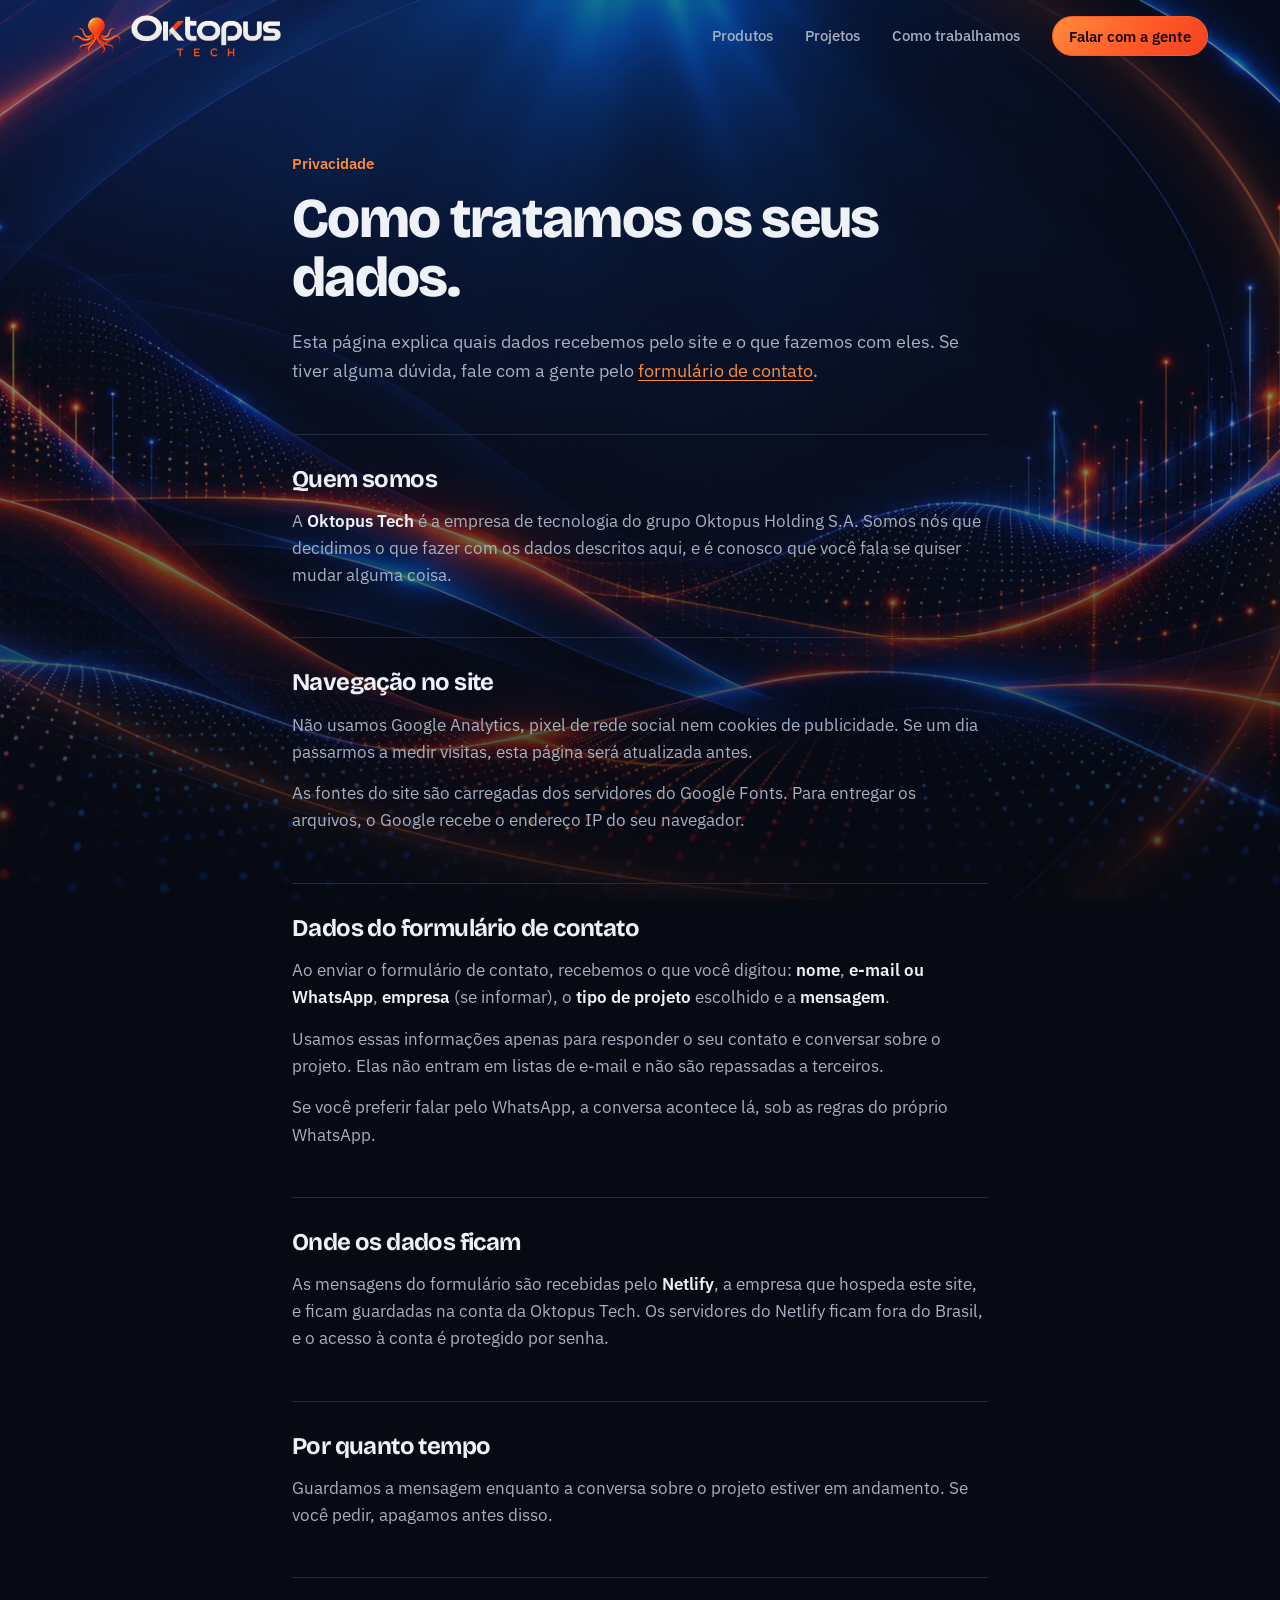
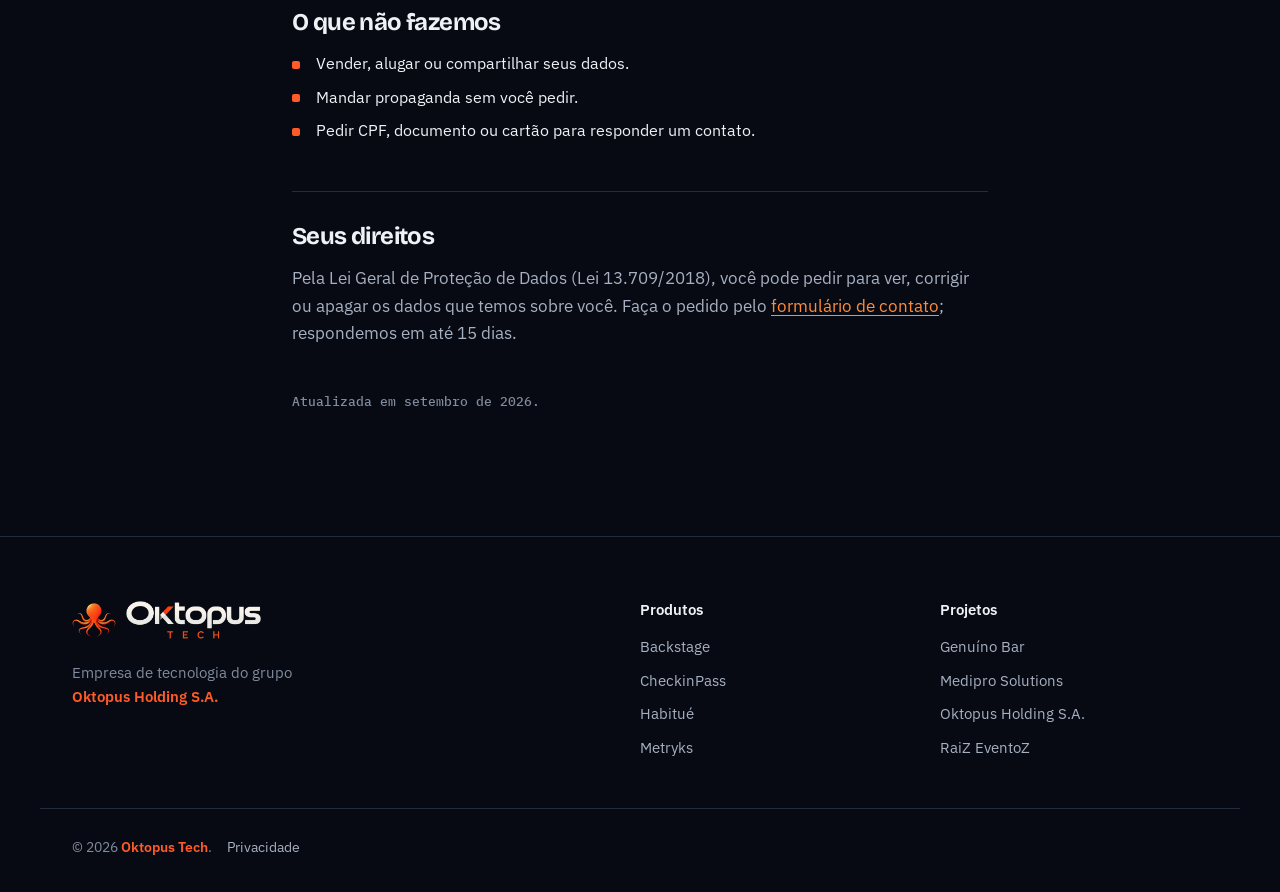
==== commit b7d815a2: "Nome completo: RaiZ EventoZ Co-Authored-By: Claude Opus 5 (1M context) <noreply@anthropic.com>" ====
--- a/privacidade.html
+++ b/privacidade.html
@@ -113,7 +113,7 @@
         <a href="/#genuino">Genuíno Bar</a>
         <a href="/#medipro">Medipro Solutions</a>
         <a href="/#holding">Oktopus Holding S.A.</a>
-        <a href="/#raiz">RaiZ</a>
+        <a href="/#raiz">RaiZ EventoZ</a>
       </nav>
     </div>
     <div class="wrap rodape__base">
